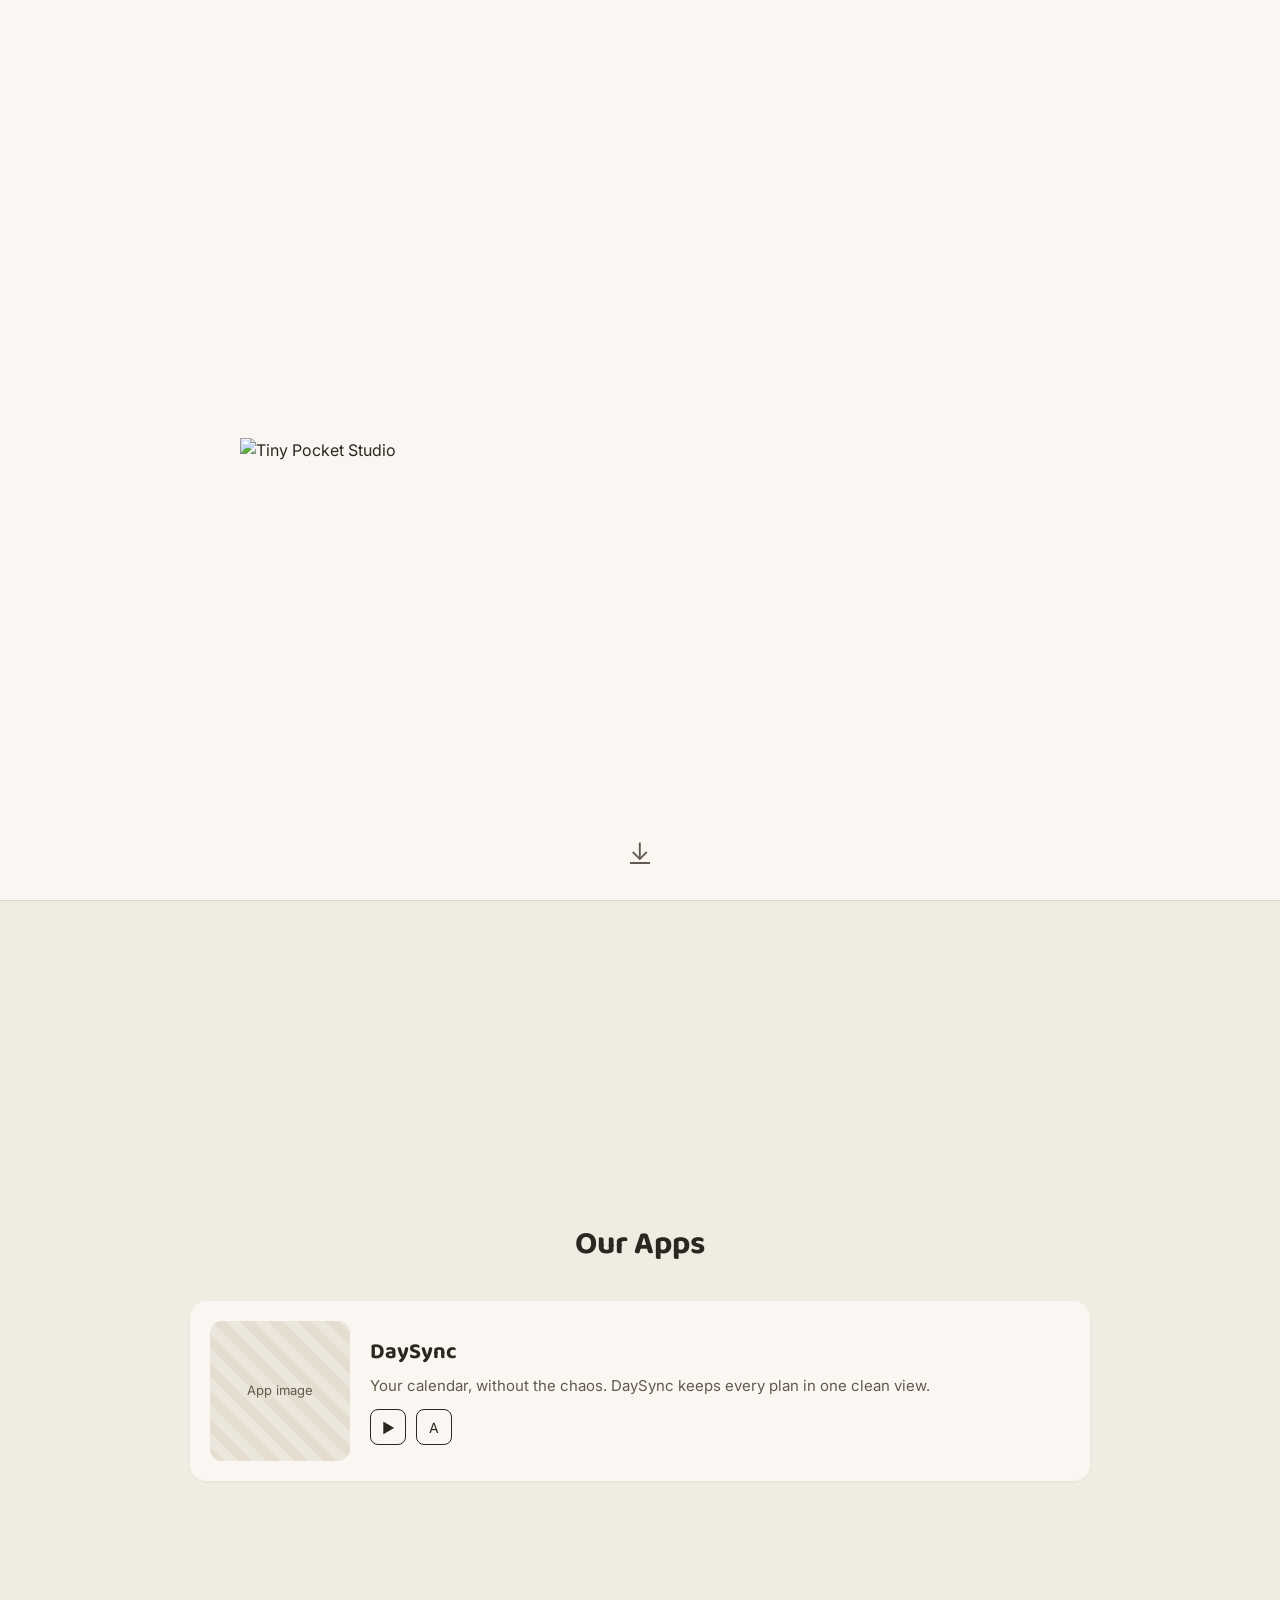
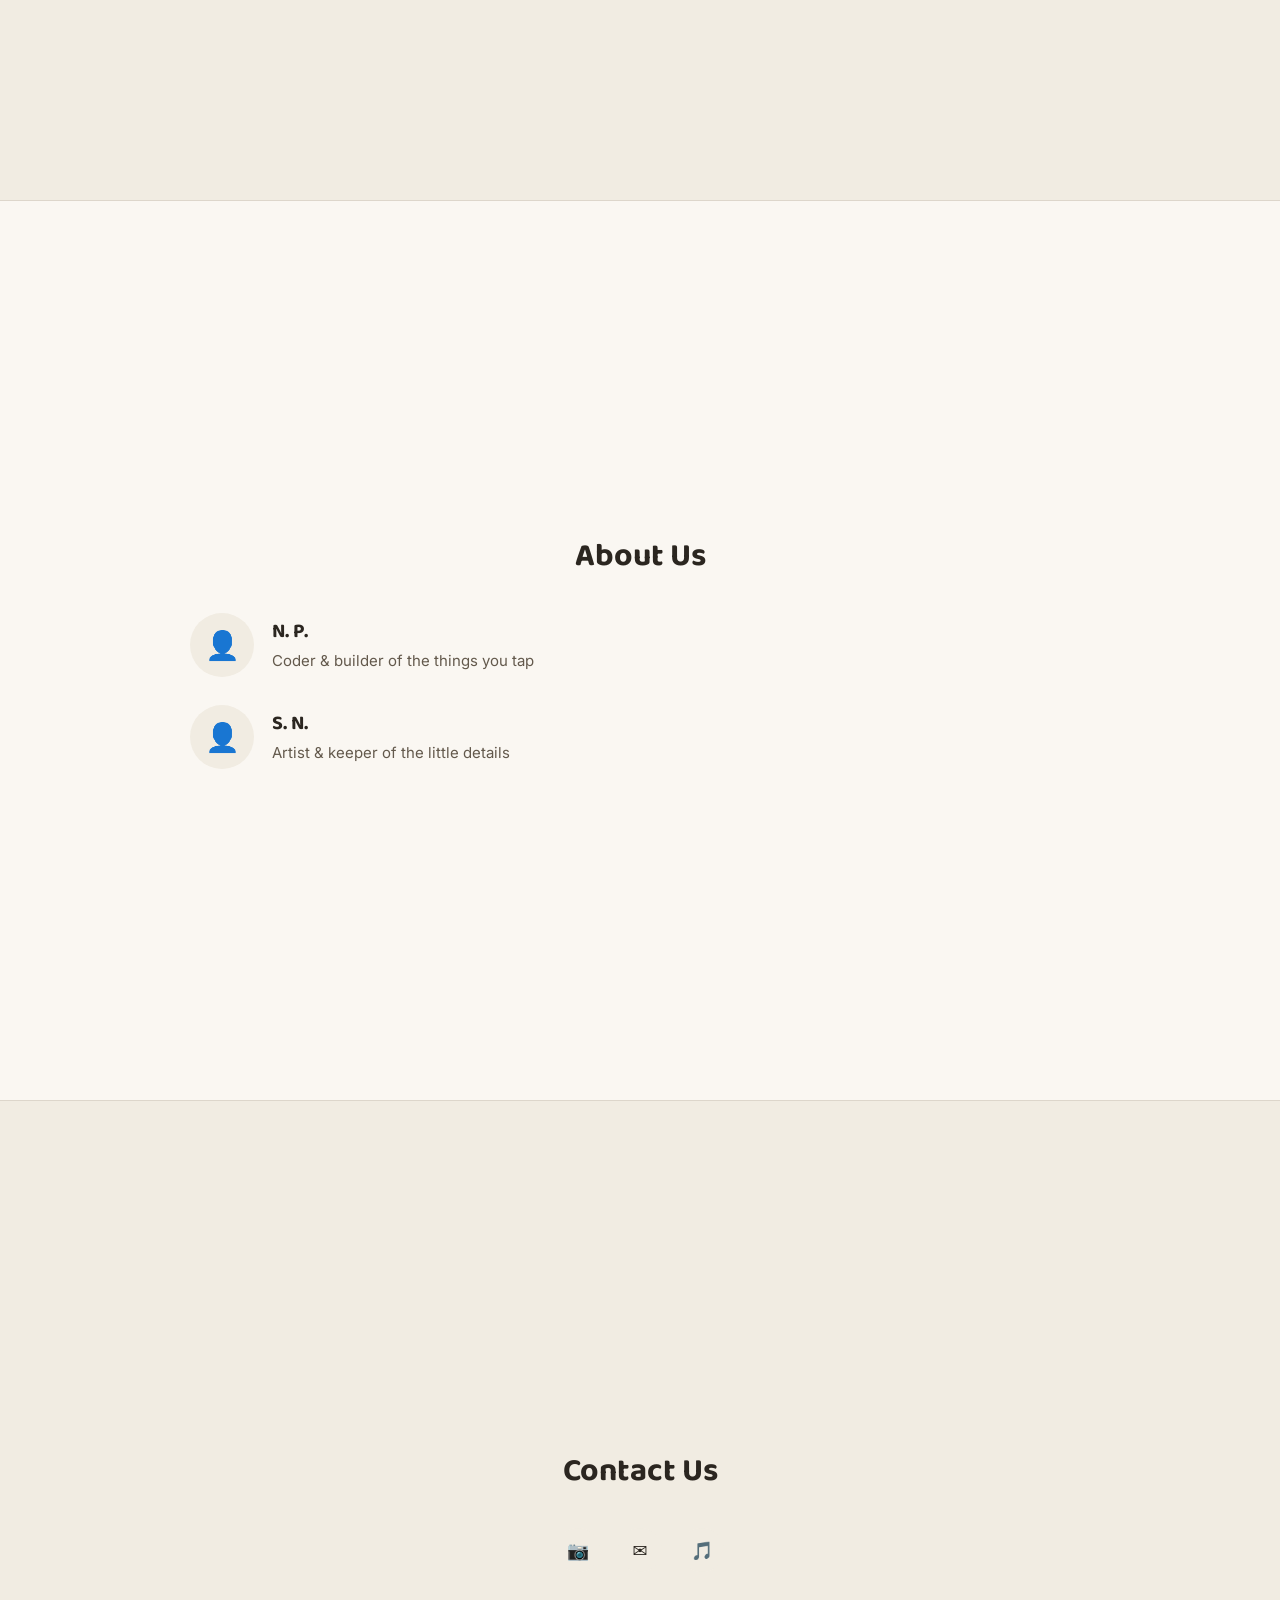
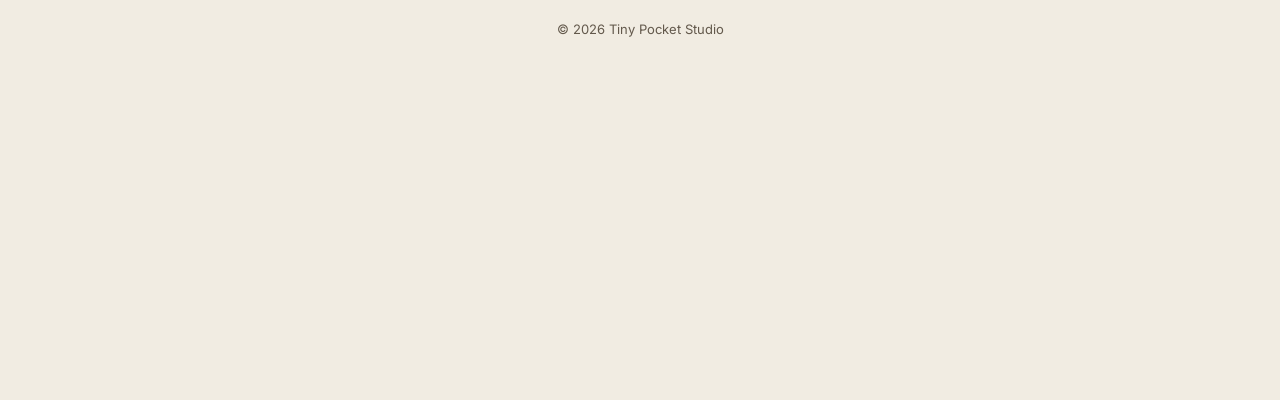
==== index.html @ cc4b610d "Website" ====
<!DOCTYPE html>
<html lang="en">
<head>
<meta charset="UTF-8">
<meta name="viewport" content="width=device-width, initial-scale=1.0">
<title>Tiny Pocket Studio</title>
<link rel="stylesheet" href="style.css">
</head>
<body>

  <section class="section hero">
    <div class="section-inner">
      <div class="logo-placeholder">
        <img src="assets/logo.png" alt="Tiny Pocket Studio" class="logo-image">
      </div>
      <a href="#apps" class="arrow-down" aria-label="Scroll down">↓</a>
    </div>
  </section>

  <section id="apps" class="section">
      <div class="section-inner">
          <h2>Our Apps</h2>

          <article class="app-card">
              <div class="app-image-placeholder">
                  <span>App image</span>
              </div>
              <div class="app-info">
                  <h3>DaySync</h3>
                  <p>Your calendar, without the chaos. DaySync keeps every plan in one clean view.</p>
                  <div class="badges">
                      <a href="#" class="badge" aria-label="Get it on Google Play">▶</a>
                      <a href="#" class="badge" aria-label="Download on the App Store">A</a>
                  </div>
              </div>
          </article>
      </div>
  </section>

  <section class="section">
    <div class="section-inner">
      <h2>About Us</h2>

      <div class="team">
        <div class="team-member">
          <div class="avatar-placeholder">👤</div>
          <div class="team-info">
            <h3>N. P.</h3>
            <p>Coder &amp; builder of the things you tap</p>
          </div>
        </div>

        <div class="team-member">
          <div class="avatar-placeholder">👤</div>
          <div class="team-info">
            <h3>S. N.</h3>
            <p>Artist &amp; keeper of the little details</p>
          </div>
        </div>
      </div>
    </div>
  </section>

  <section class="section contact">
    <div class="section-inner">
      <h2>Contact Us</h2>
      <div class="social-icons">
        <a href="#" aria-label="Instagram">📷</a>
        <a href="#" aria-label="Email">✉️</a>
        <a href="#" aria-label="TikTok">🎵</a>
      </div>
      <footer>
        <p>&copy; 2026 Tiny Pocket Studio</p>
      </footer>
    </div>
  </section>

</body>
</html>
---- style.css ----
@import url('https://fonts.googleapis.com/css2?family=Baloo+2:wght@500;700;800&family=Inter:wght@400;500;600&display=swap');

:root {
    --bg: #FAF7F2;
    --ink: #2B2620;
    --ink-soft: #63594c;
    --sage: #7C9070;
    --clay: #C97C5D;
    --line: #DDD6CB;
    --card-bg: #F1ECE2;
}

html {
    height: 100%;
    scroll-behavior: smooth;
}

* {
    box-sizing: border-box;
}

body {
    margin: 0;
    background: var(--bg);
    color: var(--ink);
    font-family: 'Inter', system-ui, sans-serif;
    line-height: 1.5;
    scroll-snap-type: y mandatory;
    overflow-y: scroll;
    height: 100vh;
}

h1, h2, h3 {
    font-family: 'Baloo 2', system-ui, sans-serif;
    margin: 0;
}

a {
    color: inherit;
}

.section-inner {
    max-width: 900px;
    margin: 0 auto;
    width: 100%;
}

.hero {
    position: relative;
}

.arrow-down {
    position: absolute;
    bottom: 30px;
    left: 50%;
    transform: translateX(-50%);
    font-size: 80px;
    color: var(--ink-soft);
    animation: bounce 2s ease-in-out infinite;
}

.logo-placeholder {
    display: flex;
    flex-direction: column;
    align-items: center;
    width: 100%;
}

.logo-image {
    display: block;
    width: 800px;
    max-width: 80vw;
    height: auto;
    margin: 0 auto;
}

.arrow-down {
    margin-top: 40px;
    font-size: 24px;
    color: var(--ink-soft);
    animation: bounce 2s ease-in-out infinite;
}

@keyframes bounce {
    0%, 100% {
        transform: translateY(0);
    }

    50% {
        transform: translateY(6px);
    }
}

@media (prefers-reduced-motion: reduce) {
    .arrow-down {
        animation: none;
    }
}

/* Sections */
.section {
    min-height: 100vh;
    display: flex;
    align-items: center;
    justify-content: center;
    padding: 64px 24px;
    border-top: 1px solid var(--line);
    scroll-snap-align: start;
    scroll-snap-stop: always;
}

    .section:first-child {
        border-top: none;
    }

    .section:nth-of-type(even) {
        background: var(--card-bg);
    }

    .section h2 {
        font-size: 32px;
        text-align: center;
        margin-bottom: 32px;
    }

/* App card */
.app-card {
    display: flex;
    gap: 20px;
    align-items: center;
    background: var(--bg);
    border-radius: 16px;
    padding: 20px;
    box-shadow: 0 1px 3px rgba(43, 38, 32, 0.06);
}

.app-image-placeholder {
    flex: 0 0 140px;
    height: 140px;
    border-radius: 12px;
    background: repeating-linear-gradient(45deg, #e4ddd0, #e4ddd0 10px, #ece7dc 10px, #ece7dc 20px);
    display: flex;
    align-items: center;
    justify-content: center;
    font-size: 13px;
    color: var(--ink-soft);
    text-align: center;
}

.app-info h3 {
    font-size: 22px;
    margin-bottom: 6px;
}

.app-info p {
    margin: 0 0 12px;
    color: var(--ink-soft);
    font-size: 15px;
}

.badges {
    display: flex;
    gap: 10px;
}

.badge {
    width: 36px;
    height: 36px;
    border: 1.5px solid var(--ink);
    border-radius: 8px;
    display: flex;
    align-items: center;
    justify-content: center;
    text-decoration: none;
    font-size: 14px;
}

/* Team */
.team {
    display: flex;
    flex-direction: column;
    gap: 28px;
}

.team-member {
    display: flex;
    align-items: center;
    gap: 18px;
}

.avatar-placeholder {
    flex: 0 0 64px;
    height: 64px;
    border-radius: 50%;
    background: var(--card-bg);
    display: flex;
    align-items: center;
    justify-content: center;
    font-size: 28px;
}

.team-info h3 {
    font-size: 20px;
    margin-bottom: 4px;
}

.team-info p {
    margin: 0;
    color: var(--ink-soft);
    font-size: 15px;
}

/* Contact */
.contact {
    text-align: center;
}

.social-icons {
    display: flex;
    justify-content: center;
    gap: 18px;
}

    .social-icons a {
        width: 44px;
        height: 44px;
        border-radius: 50%;
        background: var(--card-bg);
        display: flex;
        align-items: center;
        justify-content: center;
        text-decoration: none;
        font-size: 18px;
        transition: background 0.2s ease;
    }

        .social-icons a:hover,
        .social-icons a:focus-visible {
            background: var(--sage);
        }

a:focus-visible,
.badge:focus-visible {
    outline: 2px solid var(--clay);
    outline-offset: 2px;
}

footer {
    text-align: center;
    margin-top: 48px;
    color: var(--ink-soft);
    font-size: 13px;
}

/* Mobile */
@media (max-width: 480px) {
    .app-card {
        flex-direction: column;
        text-align: center;
    }

    .badges {
        justify-content: center;
    }

    .team-member {
        flex-direction: column;
        text-align: center;
    }
}
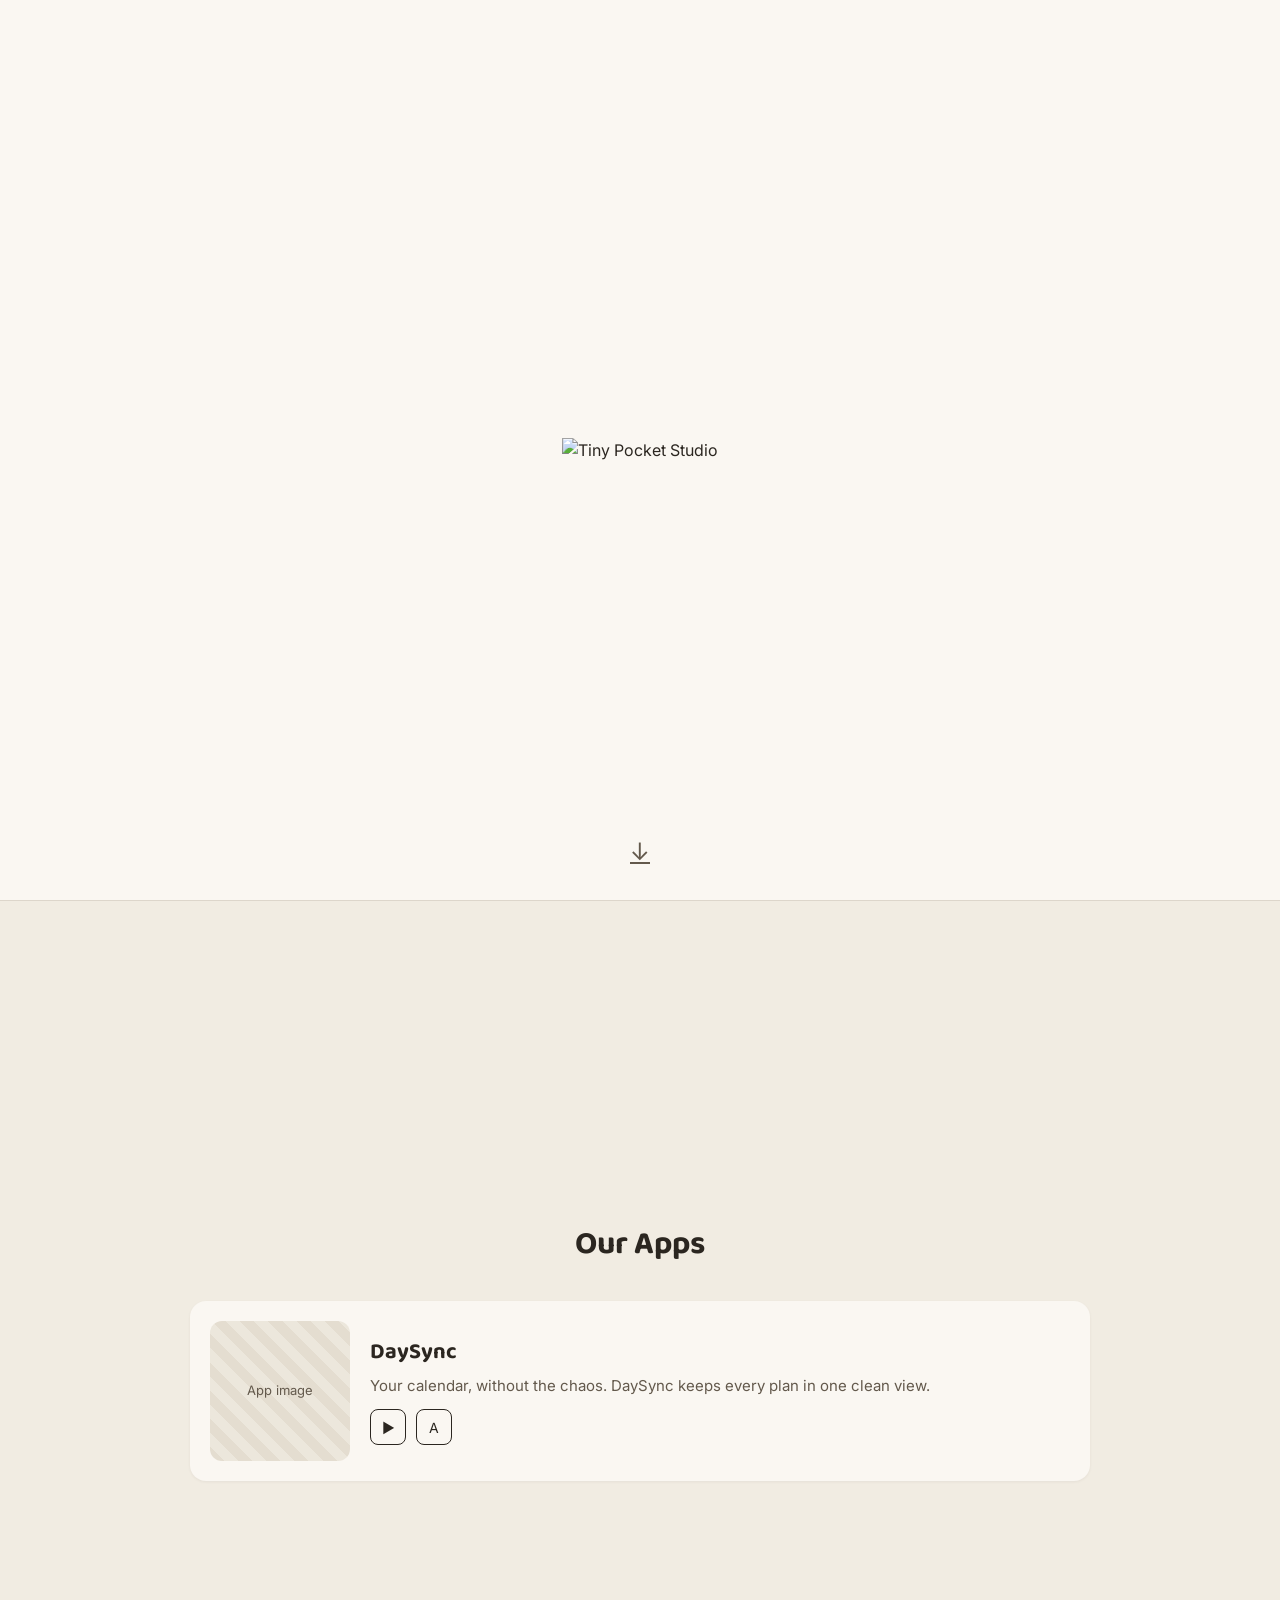
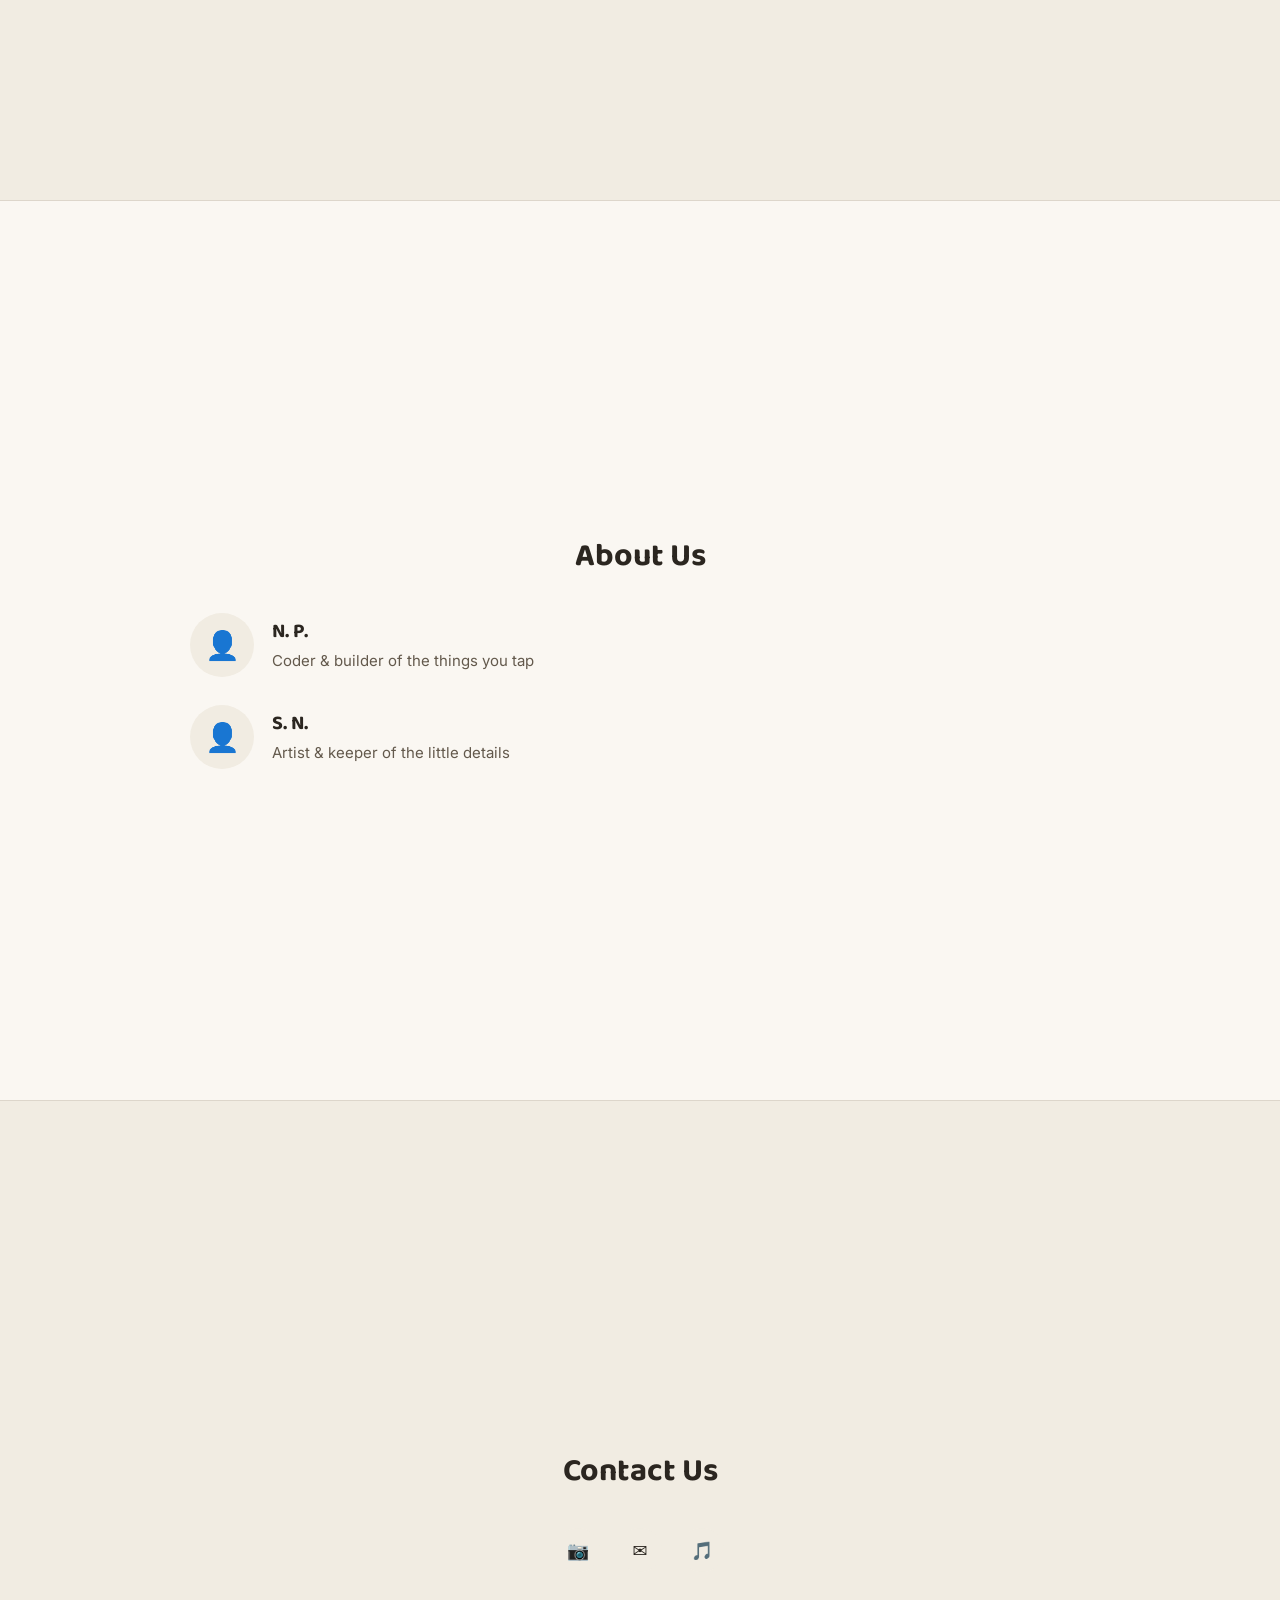
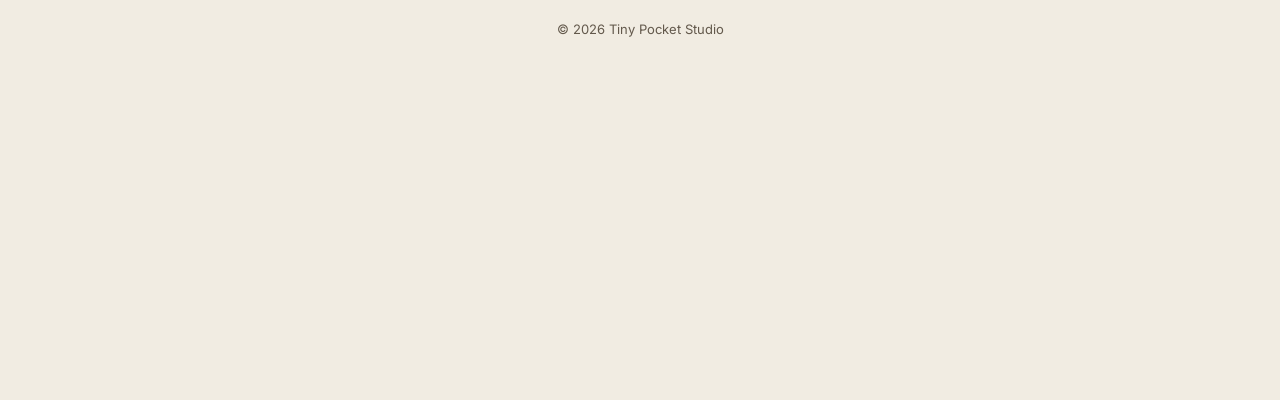
==== commit 48eecb7c: "logo" ====
--- a/index.html
+++ b/index.html
@@ -11,7 +11,7 @@
   <section class="section hero">
     <div class="section-inner">
       <div class="logo-placeholder">
-        <img src="assets/logo.png" alt="Tiny Pocket Studio" class="logo-image">
+        <img src="assets/Logo.png" alt="Tiny Pocket Studio" /> 
       </div>
       <a href="#apps" class="arrow-down" aria-label="Scroll down">↓</a>
     </div>
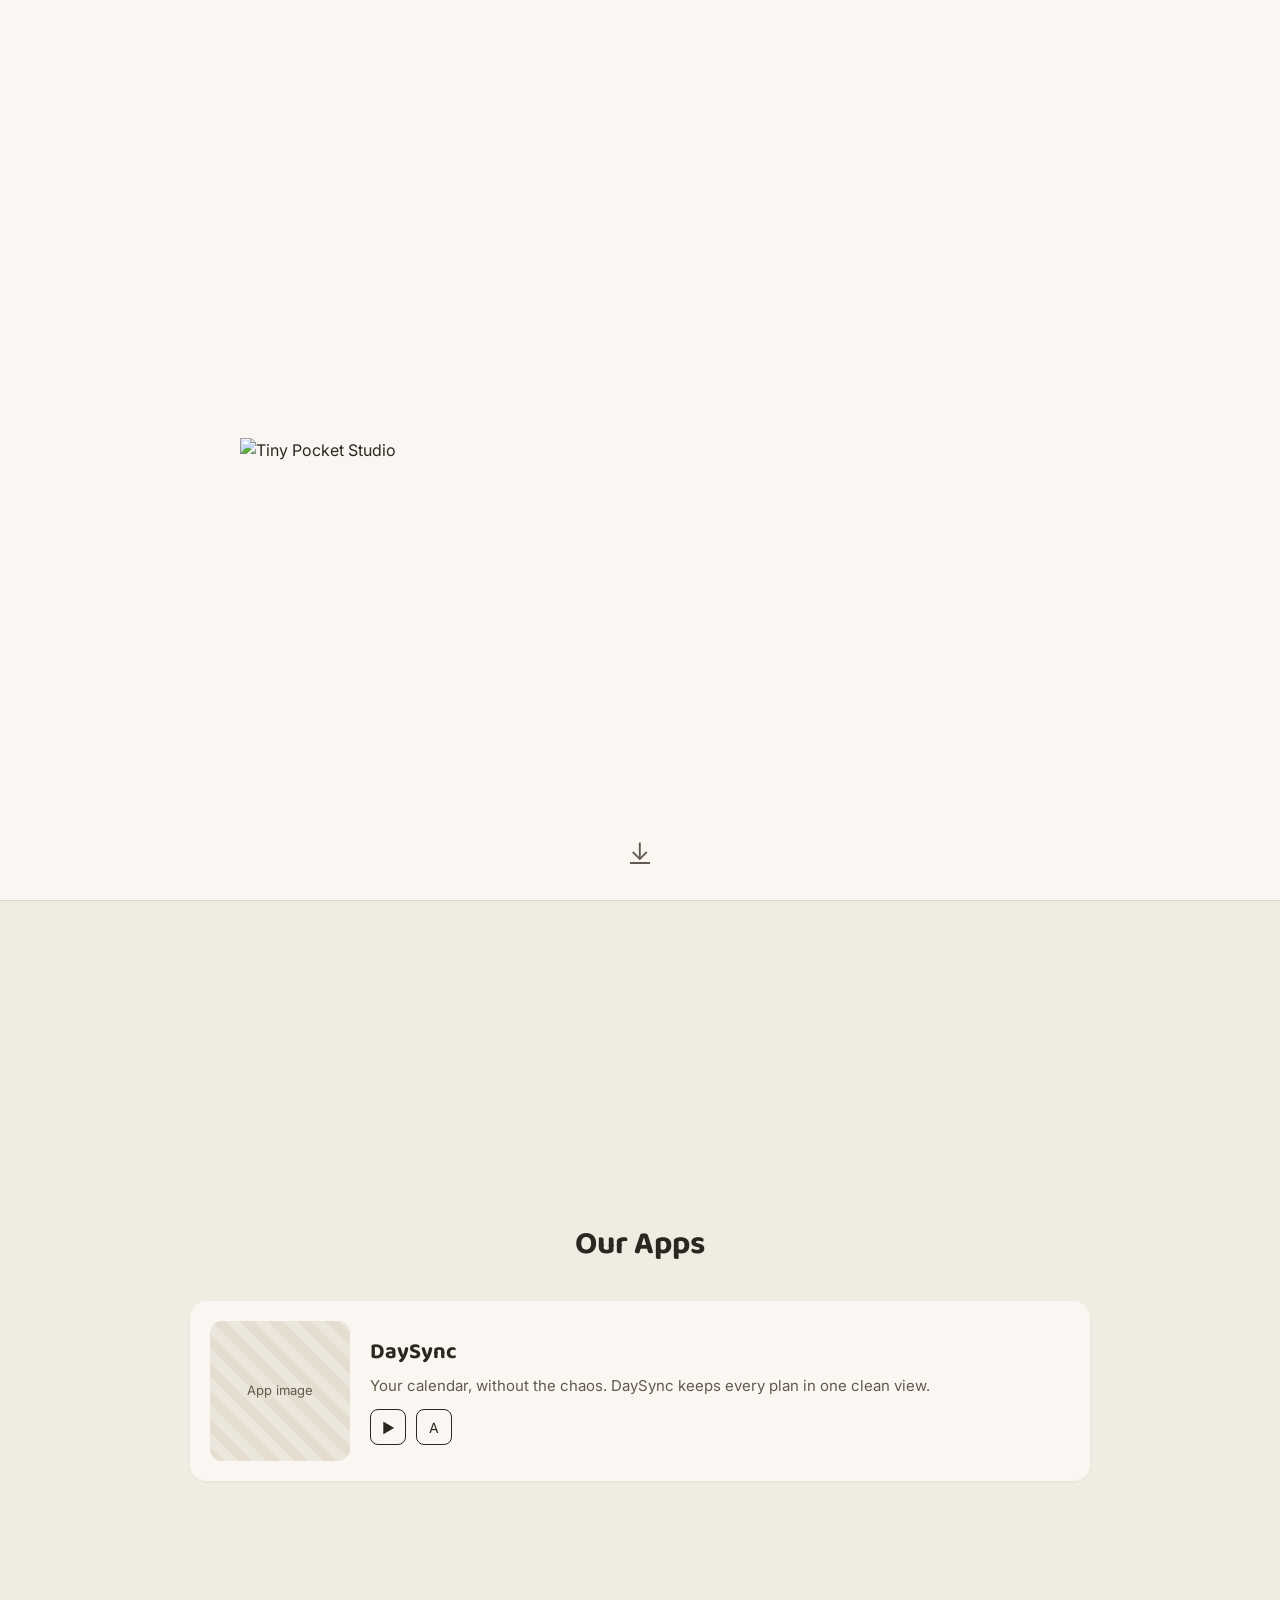
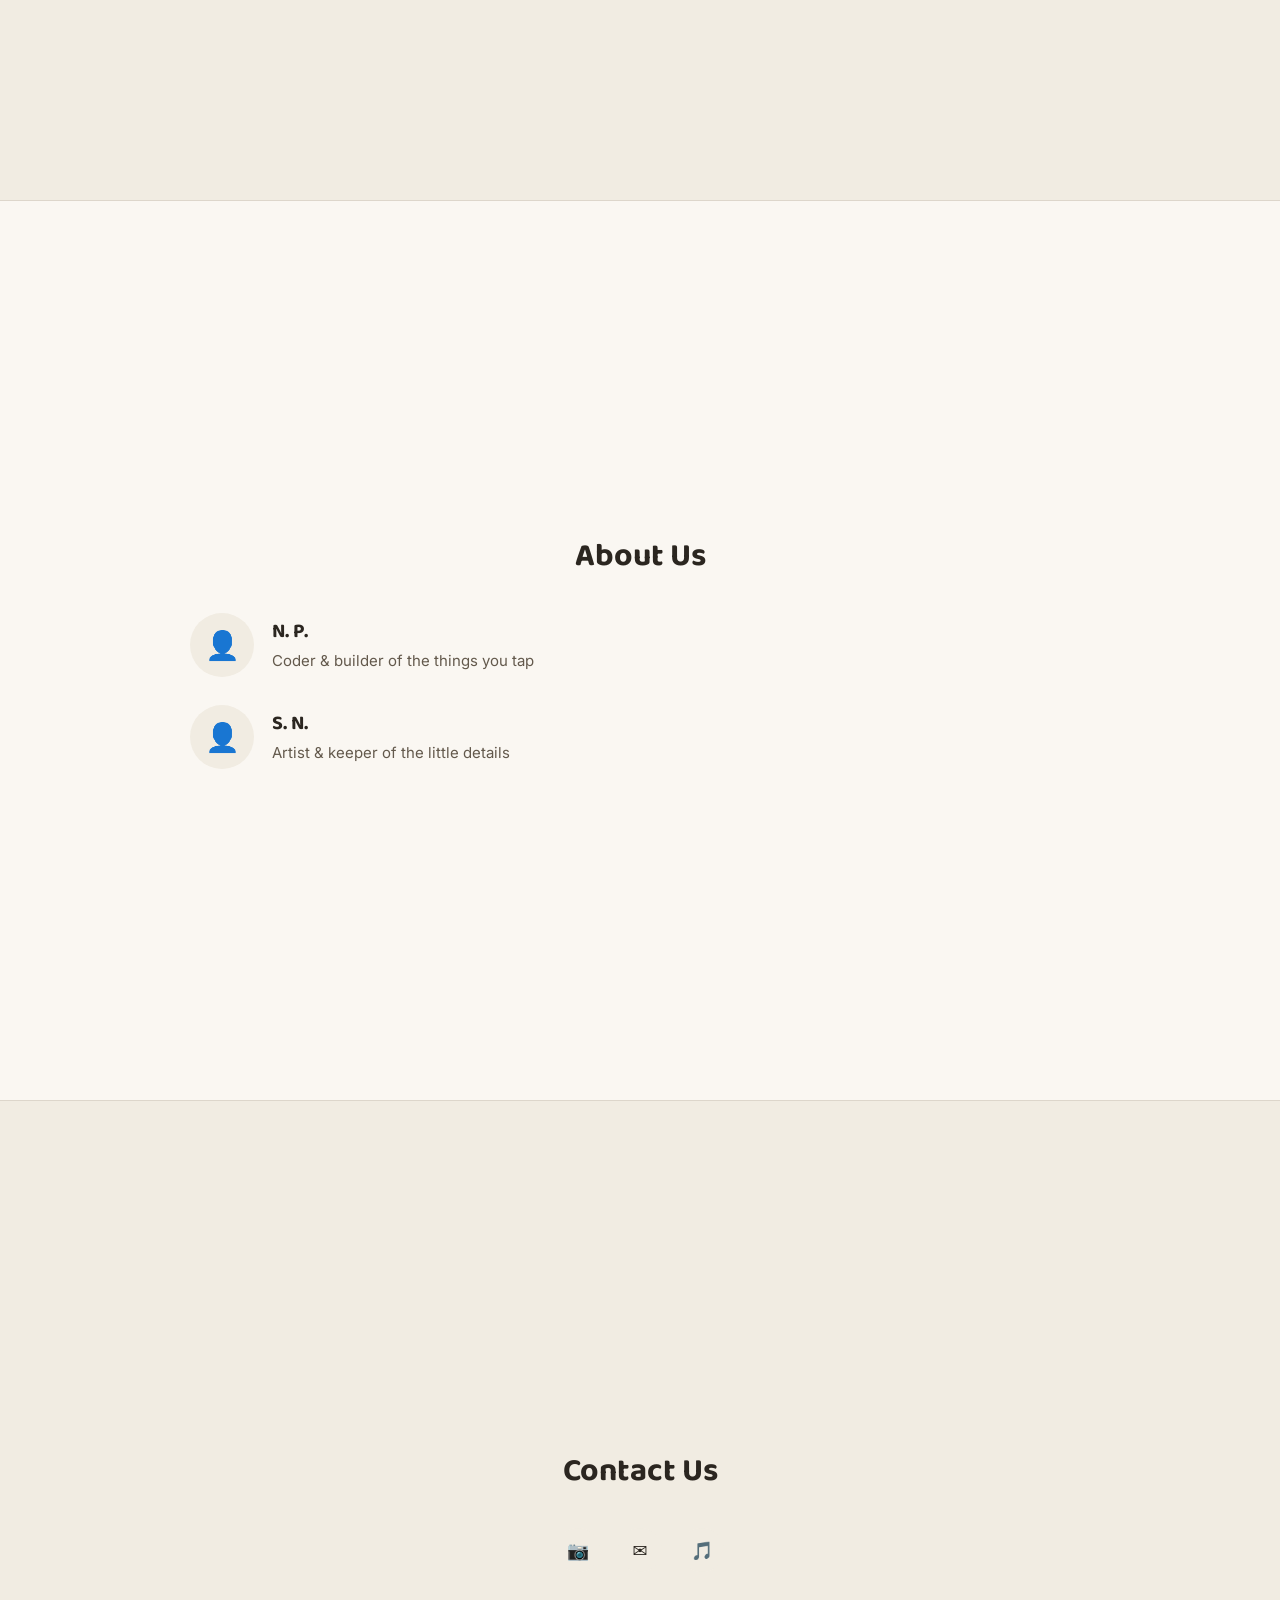
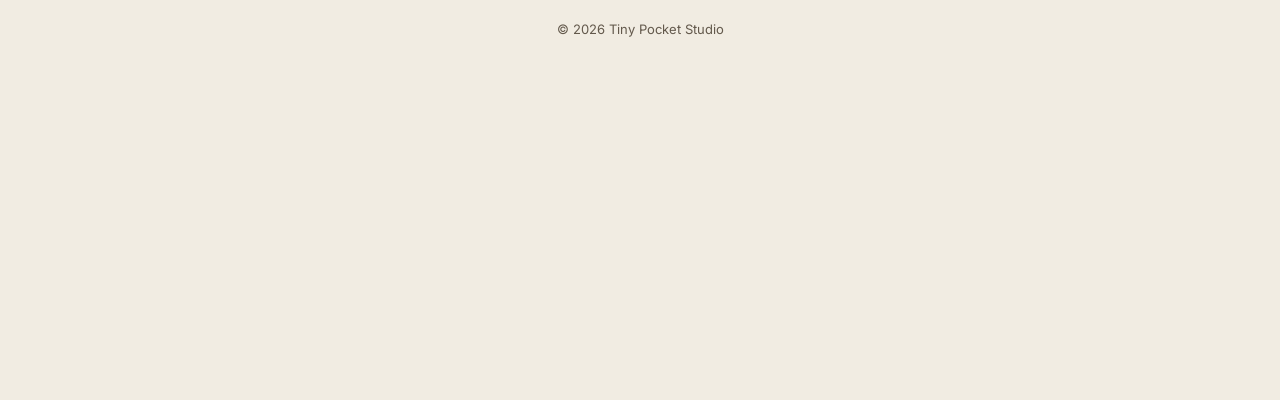
==== commit 442d35f6: "l" ====
--- a/index.html
+++ b/index.html
@@ -11,7 +11,7 @@
   <section class="section hero">
     <div class="section-inner">
       <div class="logo-placeholder">
-        <img src="assets/Logo.png" alt="Tiny Pocket Studio" /> 
+        <img src="assets/Logo.png" alt="Tiny Pocket Studio" class="logo-image">
       </div>
       <a href="#apps" class="arrow-down" aria-label="Scroll down">↓</a>
     </div>
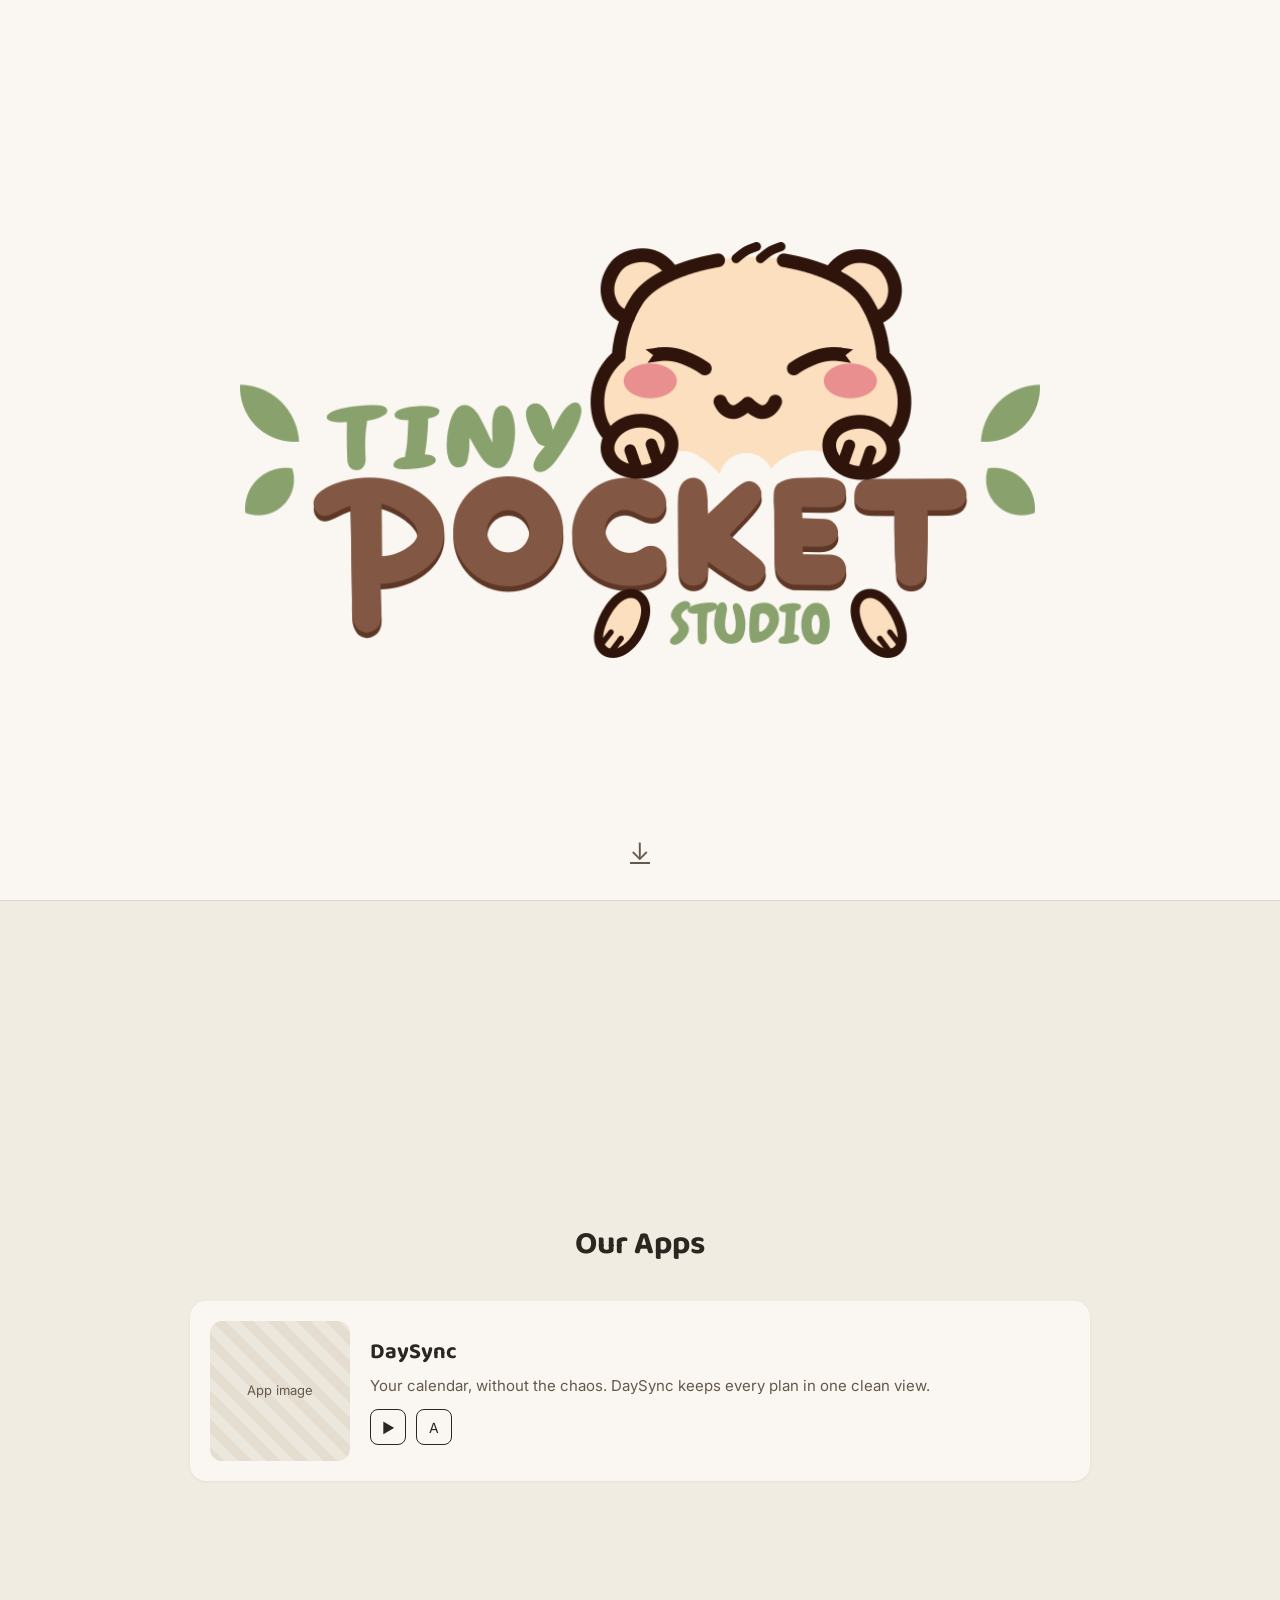
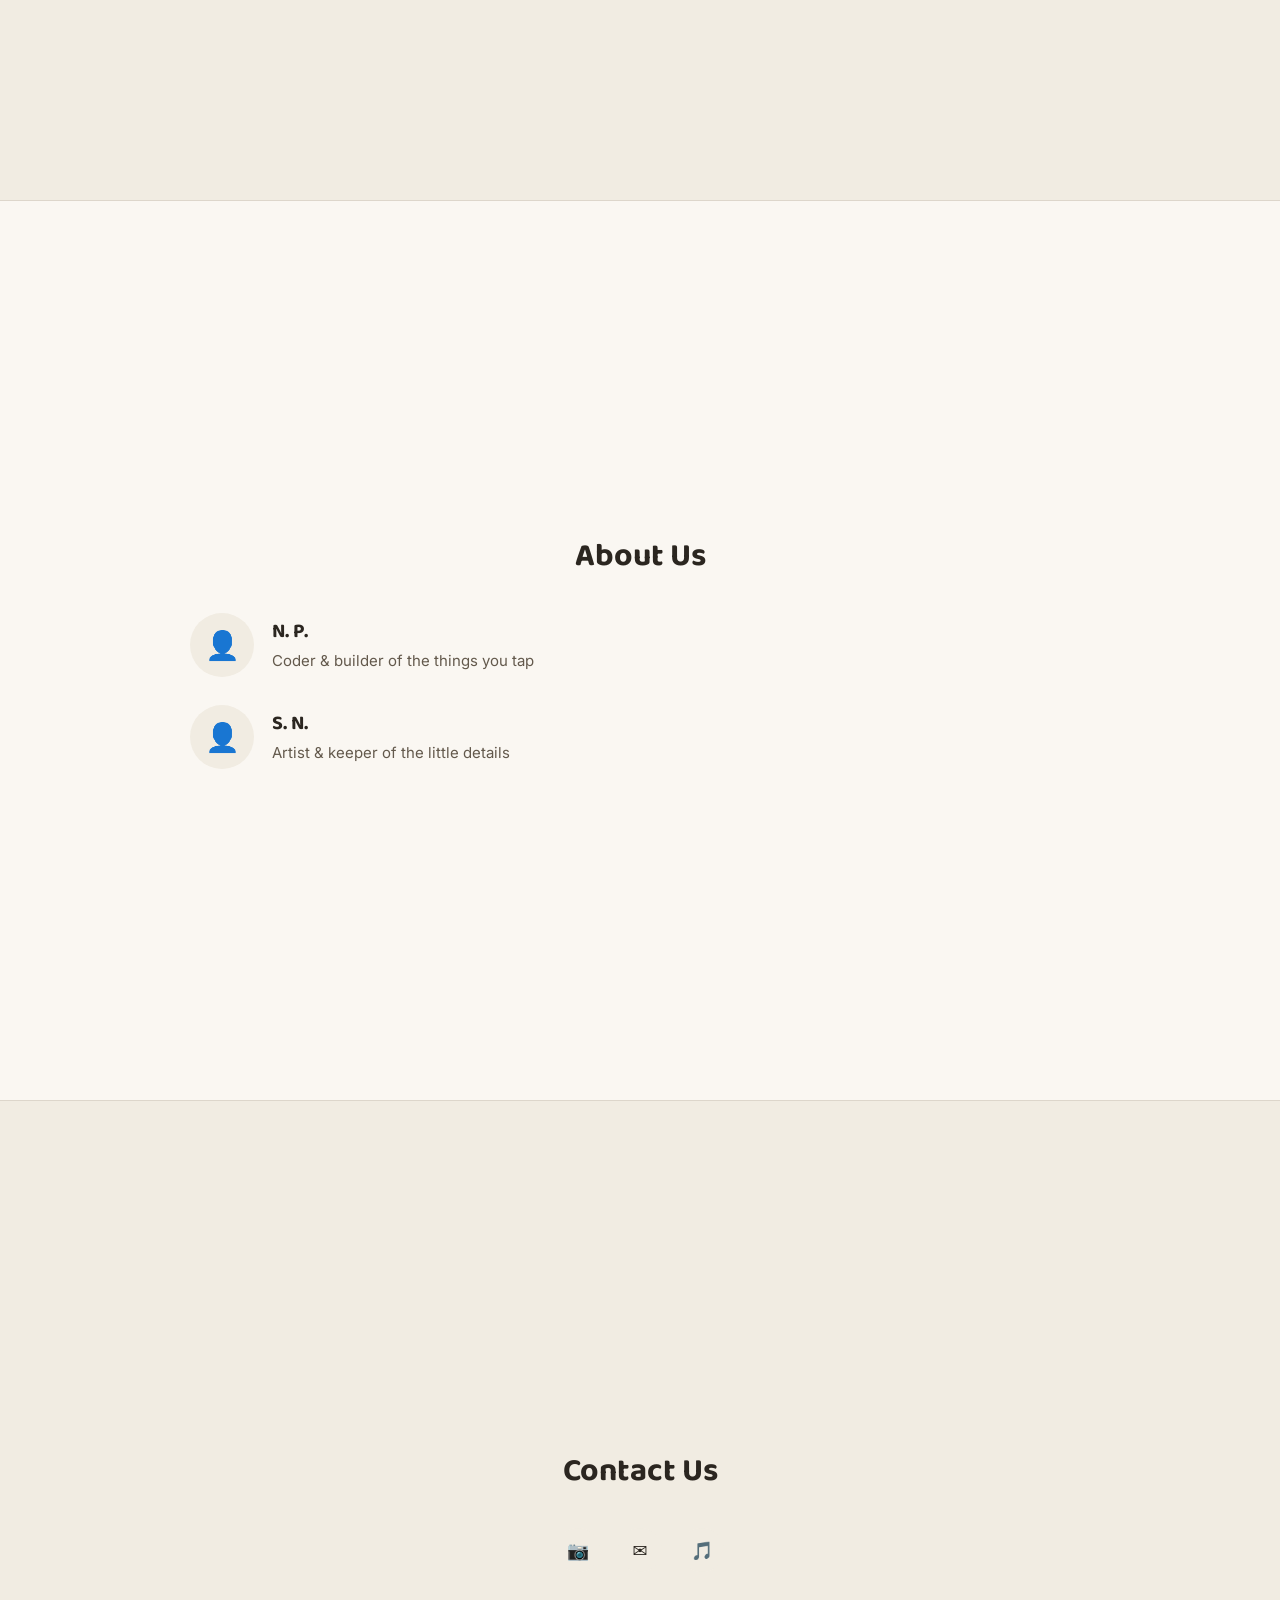
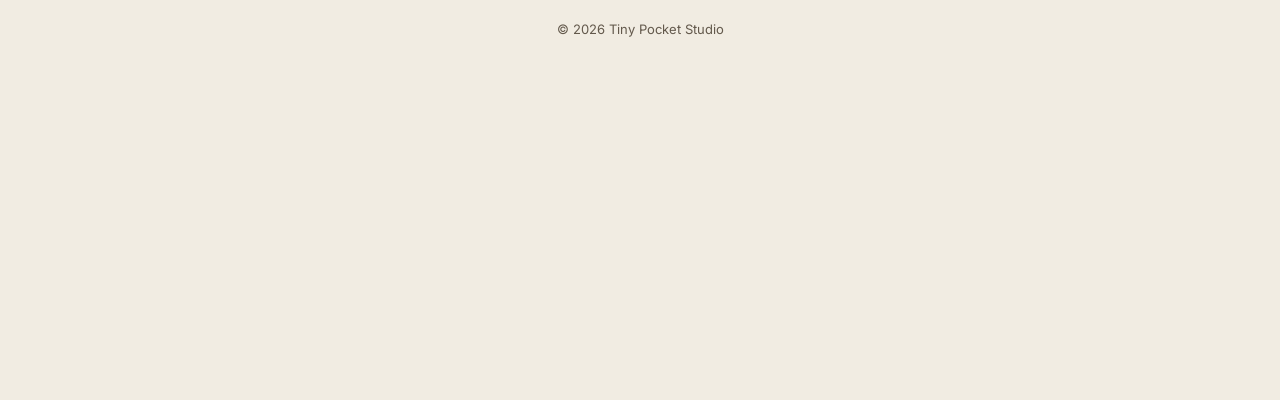
==== commit 62e286a6: "test" ====
--- a/index.html
+++ b/index.html
@@ -11,7 +11,7 @@
   <section class="section hero">
     <div class="section-inner">
       <div class="logo-placeholder">
-        <img src="assets/Logo.png" alt="Tiny Pocket Studio" class="logo-image">
+        <img src="Assets/Logo.png" alt="Tiny Pocket Studio" class="logo-image">
       </div>
       <a href="#apps" class="arrow-down" aria-label="Scroll down">↓</a>
     </div>
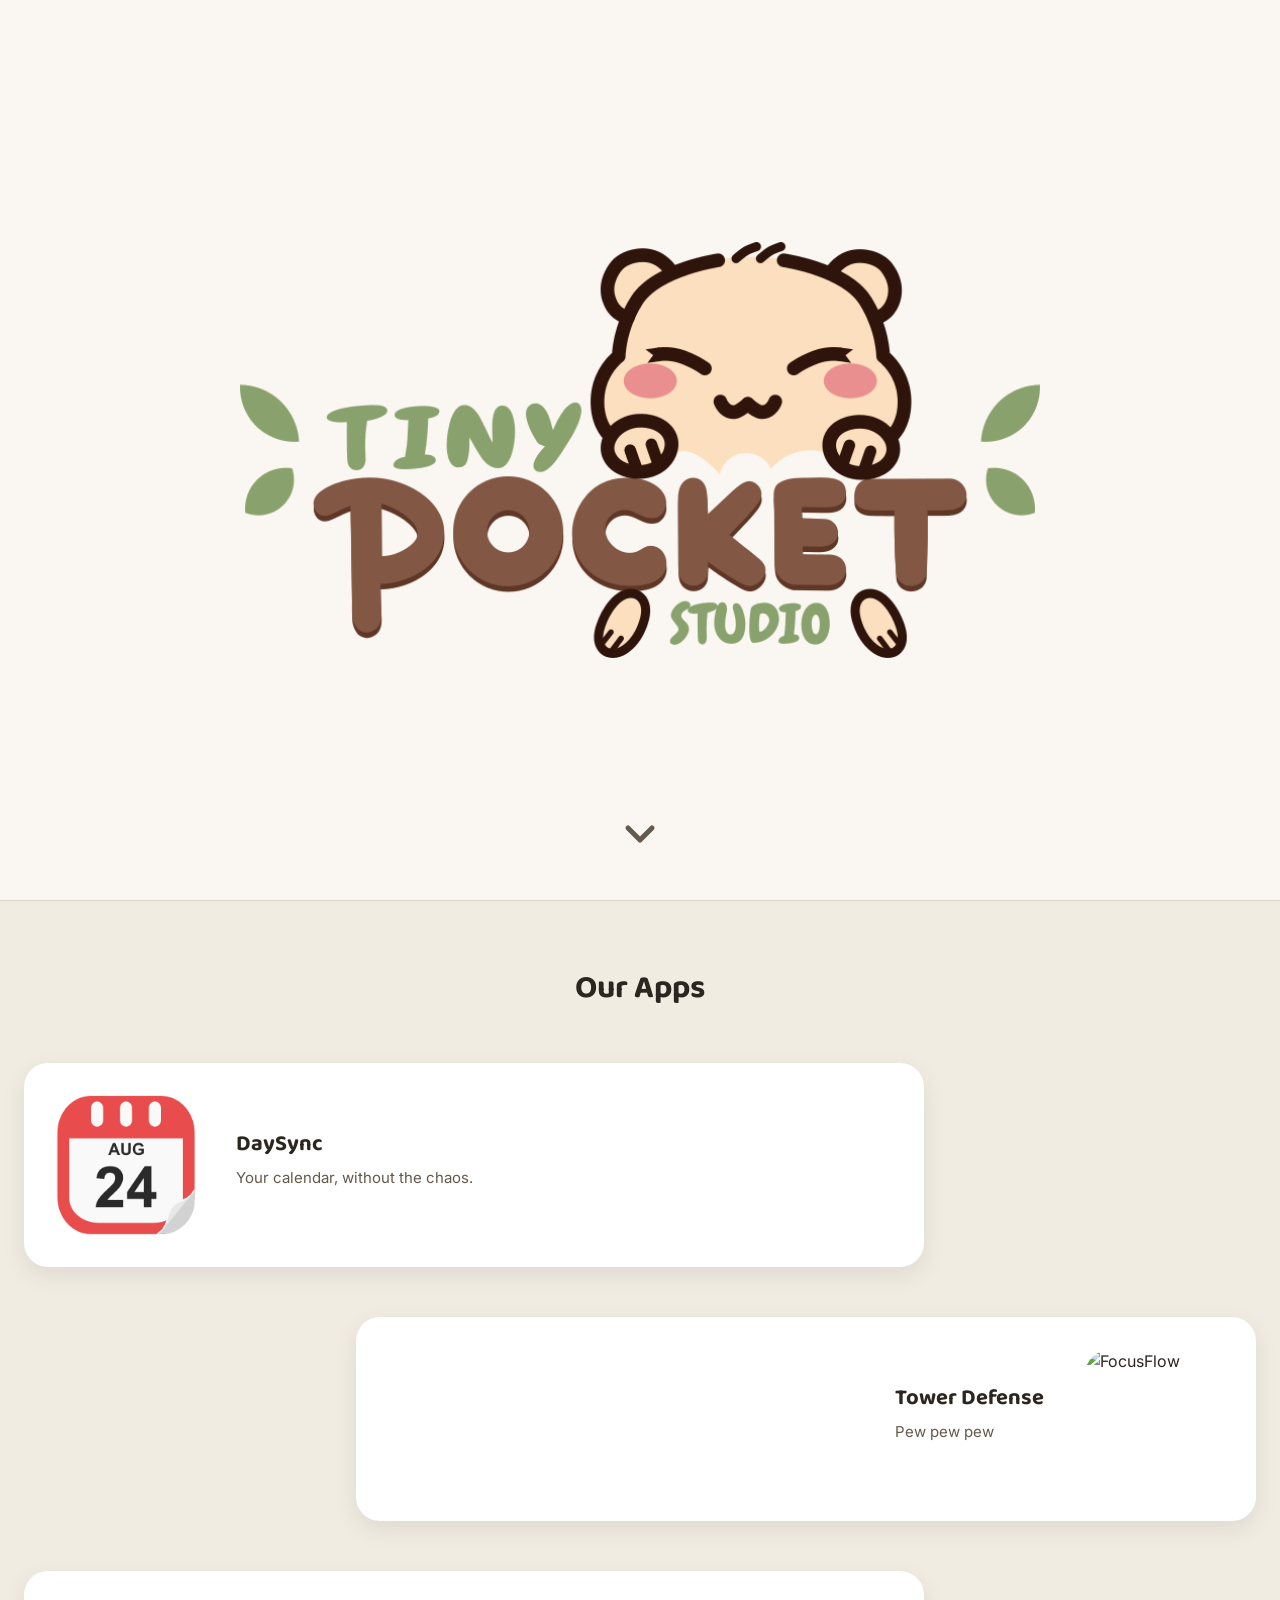
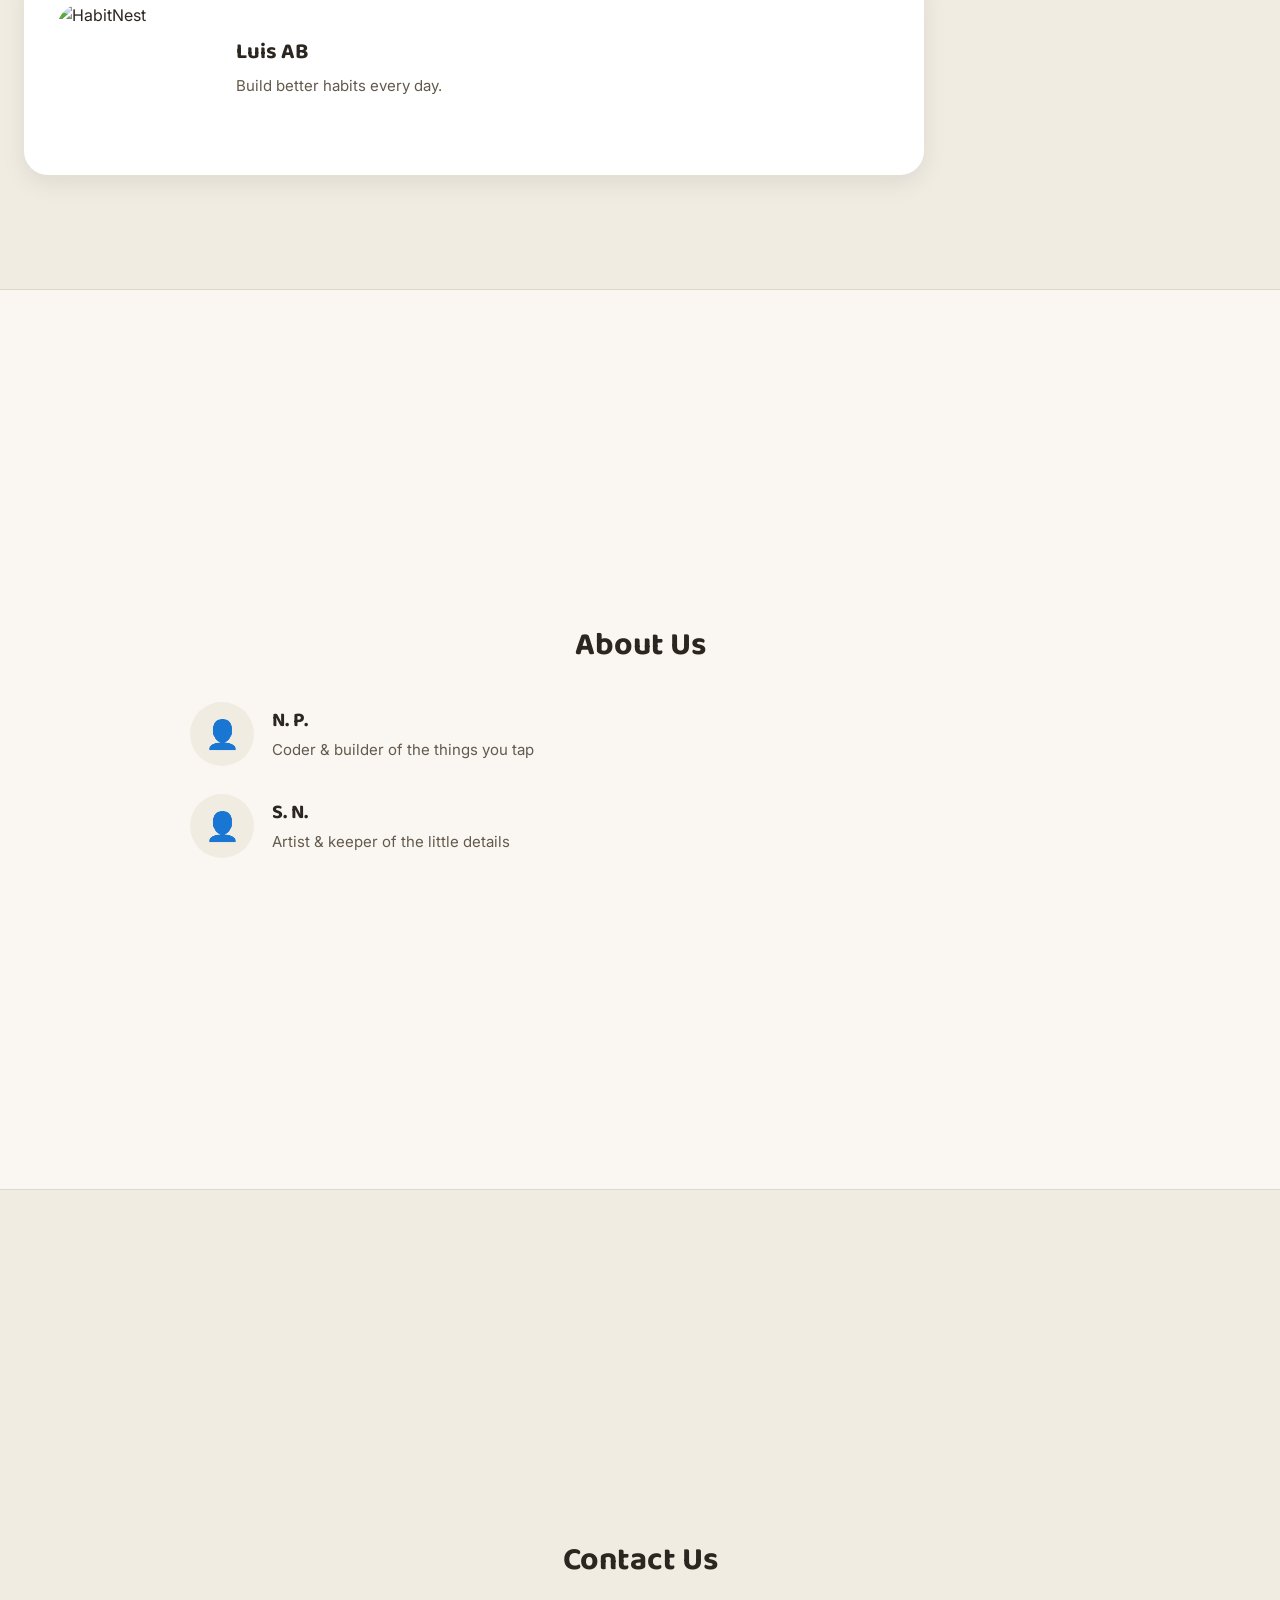
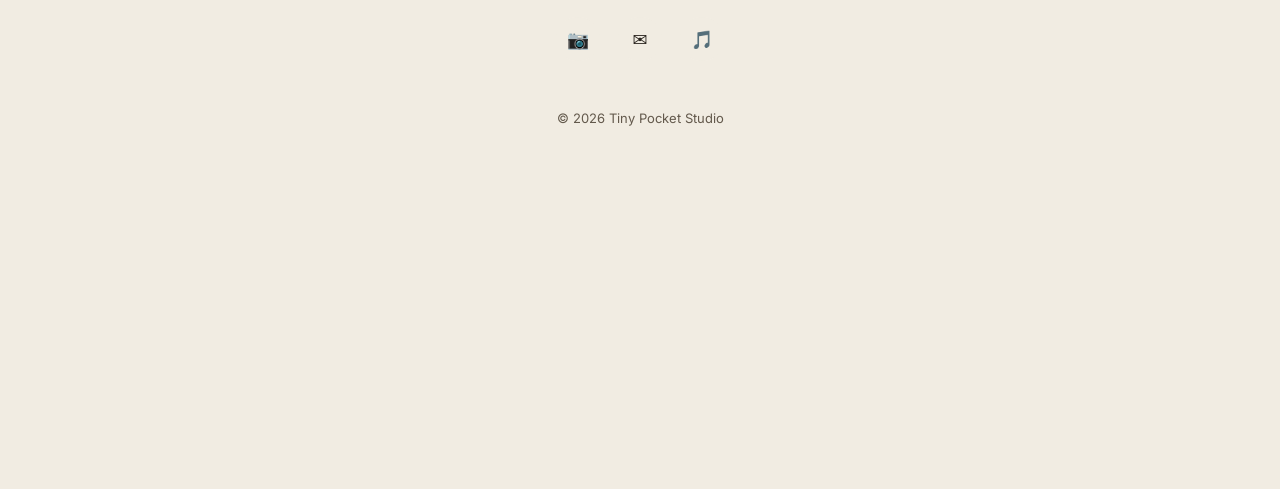
==== commit 3b083489: "Our apps section" ====
--- a/index.html
+++ b/index.html
@@ -13,27 +13,50 @@
       <div class="logo-placeholder">
         <img src="Assets/Logo.png" alt="Tiny Pocket Studio" class="logo-image">
       </div>
-      <a href="#apps" class="arrow-down" aria-label="Scroll down">↓</a>
+      <a href="#apps" class="arrow-down" aria-label="Scroll down">
+          <svg viewBox="0 0 24 24" aria-hidden="true">
+              <path d="M6 9l6 6 6-6" />
+          </svg>
+      </a>
     </div>
   </section>
 
-  <section id="apps" class="section">
+  <section id="apps" class="section apps-section">
       <div class="section-inner">
           <h2>Our Apps</h2>
 
-          <article class="app-card">
-              <div class="app-image-placeholder">
-                  <span>App image</span>
+                  <article class="app-card left">
+                      <img src="Assets/DaySync.png" class="app-image" alt="DaySync">
+
+                      <div class="app-info">
+                          <h3>DaySync</h3>
+                          <p>Your calendar, without the chaos.</p>
+                      </div>
+                  </article>
+
+                  <article class="app-card right">
+                      <img src="Assets/FocusFlow.png" class="app-image" alt="FocusFlow">
+
+                      <div class="app-info">
+                          <h3>Tower Defense</h3>
+                          <p>Pew pew pew</p>
+                      </div>
+                  </article>
+
+                  <article class="app-card left">
+                      <img src="Assets/HabitNest.png" class="app-image" alt="HabitNest">
+
+                      <div class="app-info">
+                          <h3>Luis AB</h3>
+                          <p>Build better habits every day.</p>
+                      </div>
+                  </article>
+
               </div>
-              <div class="app-info">
-                  <h3>DaySync</h3>
-                  <p>Your calendar, without the chaos. DaySync keeps every plan in one clean view.</p>
-                  <div class="badges">
-                      <a href="#" class="badge" aria-label="Get it on Google Play">▶</a>
-                      <a href="#" class="badge" aria-label="Download on the App Store">A</a>
-                  </div>
-              </div>
-          </article>
+          </section>
+
+    </div>
+</section>
       </div>
   </section>
 
--- a/style.css
+++ b/style.css
@@ -45,6 +45,10 @@
     width: 100%;
 }
 
+.apps-section .section-inner {
+    max-width: 2000px;
+}
+
 .hero {
     position: relative;
 }
@@ -54,9 +58,31 @@
     bottom: 30px;
     left: 50%;
     transform: translateX(-50%);
-    font-size: 80px;
+    display: flex;
+    align-items: center;
+    justify-content: center;
+    width: 72px;
+    height: 72px;
     color: var(--ink-soft);
     animation: bounce 2s ease-in-out infinite;
+    transition: transform 0.2s ease, color 0.2s ease;
+}
+
+    .arrow-down svg {
+        animation: bounce 2s ease-in-out infinite;
+        width: 48px;
+        height: 48px;
+        stroke: currentColor;
+        stroke-width: 2.5;
+        fill: none;
+        stroke-linecap: round;
+        stroke-linejoin: round;
+    }
+
+    .arrow-down:hover {
+        color: var(--sage);
+        transform: translateX(-50%) scale(1.1);
+    }
 }
 
 .logo-placeholder {
@@ -125,26 +151,38 @@
 
 /* App card */
 .app-card {
-    display: flex;
-    gap: 20px;
-    align-items: center;
-    background: var(--bg);
-    border-radius: 16px;
-    padding: 20px;
-    box-shadow: 0 1px 3px rgba(43, 38, 32, 0.06);
-}
-
-.app-image-placeholder {
-    flex: 0 0 140px;
+    max-width: 900px;
+    transition: transform 0.2s ease, box-shadow 0.2s ease;
+    display: flex;
+    align-items: center;
+    gap: 40px;
+    background: white;
+    border-radius: 24px;
+    padding: 32px;
+    margin: 50px 0;
+    box-shadow: 0 8px 24px rgba(0, 0, 0, 0.08);
+}
+
+    .app-card:hover {
+        transform: translateY(-4px);
+        box-shadow: 0 14px 32px rgba(0, 0, 0, 0.12);
+    }
+
+    .app-card.left {
+        margin-right: auto;
+    }
+
+    .app-card.right {
+        flex-direction: row-reverse;
+        margin-left: auto;
+    }
+
+.app-image {
+    width: 140px;
     height: 140px;
-    border-radius: 12px;
-    background: repeating-linear-gradient(45deg, #e4ddd0, #e4ddd0 10px, #ece7dc 10px, #ece7dc 20px);
-    display: flex;
-    align-items: center;
-    justify-content: center;
-    font-size: 13px;
-    color: var(--ink-soft);
-    text-align: center;
+    object-fit: cover;
+    border-radius: 28px;
+    flex-shrink: 0;
 }
 
 .app-info h3 {
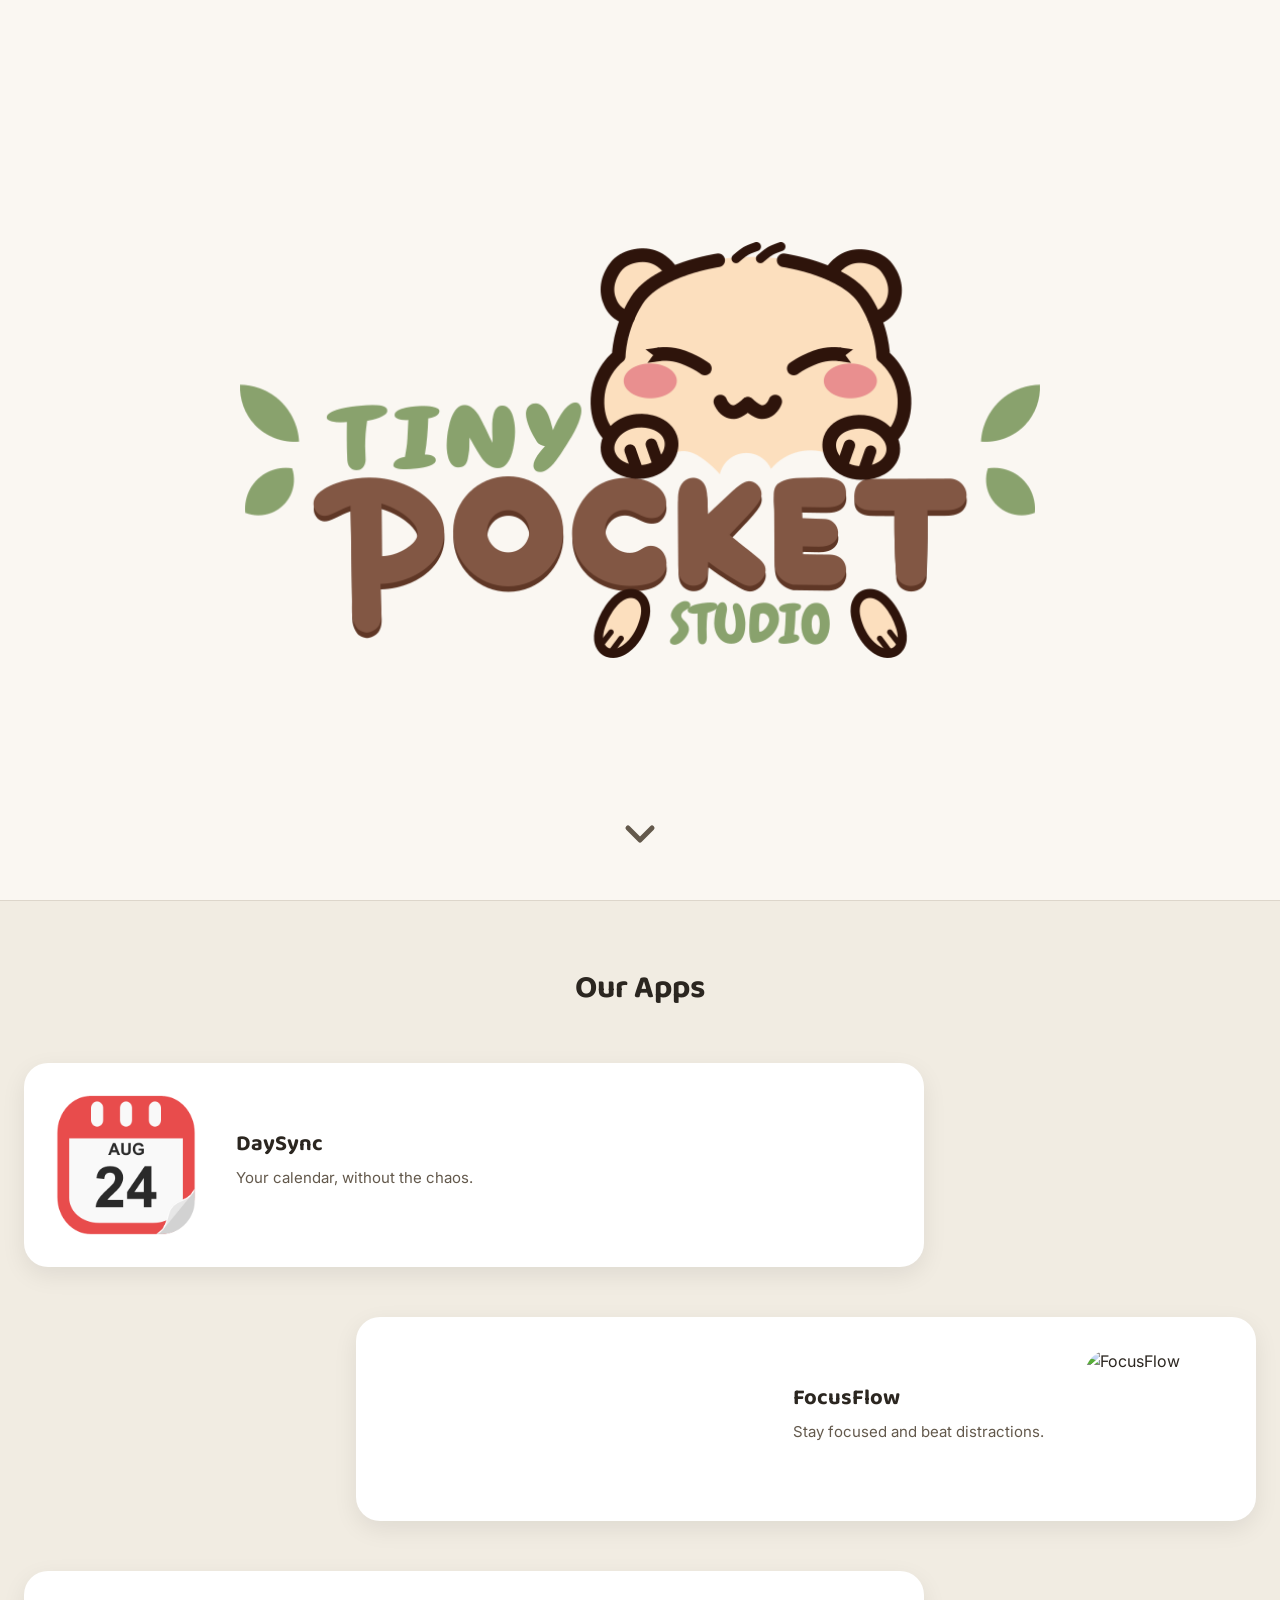
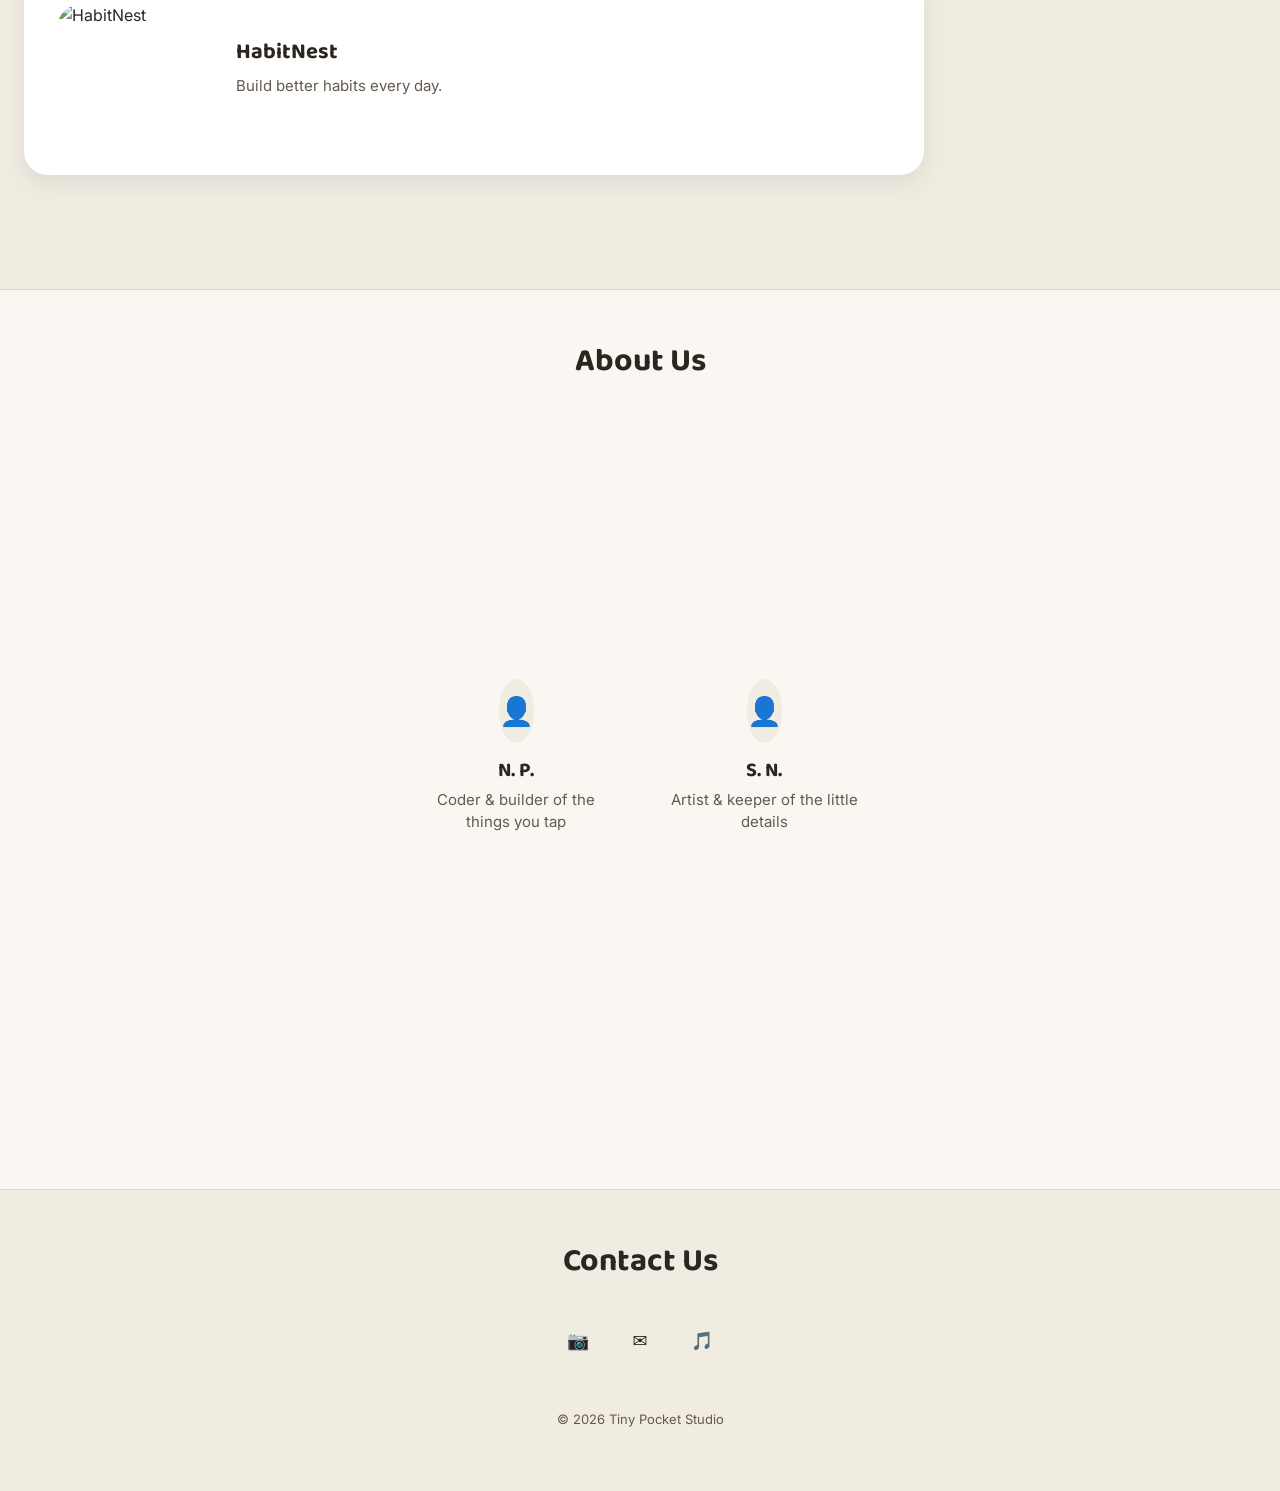
==== commit fa6bdd4e: "Layout changes" ====
--- a/index.html
+++ b/index.html
@@ -38,8 +38,8 @@
                       <img src="Assets/FocusFlow.png" class="app-image" alt="FocusFlow">
 
                       <div class="app-info">
-                          <h3>Tower Defense</h3>
-                          <p>Pew pew pew</p>
+                          <h3>FocusFlow</h3>
+                          <p>Stay focused and beat distractions.</p>
                       </div>
                   </article>
 
@@ -47,20 +47,15 @@
                       <img src="Assets/HabitNest.png" class="app-image" alt="HabitNest">
 
                       <div class="app-info">
-                          <h3>Luis AB</h3>
+                          <h3>HabitNest</h3>
                           <p>Build better habits every day.</p>
                       </div>
                   </article>
 
-              </div>
-          </section>
-
-    </div>
-</section>
       </div>
   </section>
 
-  <section class="section">
+  <section id="about" class="section">
     <div class="section-inner">
       <h2>About Us</h2>
 
--- a/style.css
+++ b/style.css
@@ -83,6 +83,7 @@
         color: var(--sage);
         transform: translateX(-50%) scale(1.1);
     }
+
 }
 
 .logo-placeholder {
@@ -149,6 +150,23 @@
         margin-bottom: 32px;
     }
 
+#about {
+    align-items: flex-start;
+    padding-top: 48px;
+}
+
+    #about .section-inner {
+        display: flex;
+        flex-direction: column;
+        min-height: calc(100vh - 96px - 48px);
+    }
+
+    #about .team {
+        flex: 1;
+        align-content: center;
+        margin-top: 0;
+    }
+
 /* App card */
 .app-card {
     max-width: 900px;
@@ -216,14 +234,23 @@
 /* Team */
 .team {
     display: flex;
+    flex-direction: row;
+    justify-content: center;
+    align-items: flex-start;
+    flex-wrap: wrap;
+    gap: 48px;
+    width: 100%;
+    max-width: 700px;
+    margin: 0 auto;
+}
+
+.team-member {
+    display: flex;
     flex-direction: column;
-    gap: 28px;
-}
-
-.team-member {
-    display: flex;
-    align-items: center;
-    gap: 18px;
+    align-items: center;
+    text-align: center;
+    gap: 12px;
+    width: 200px;
 }
 
 .avatar-placeholder {
@@ -251,6 +278,9 @@
 /* Contact */
 .contact {
     text-align: center;
+    min-height: 0;
+    padding-top: 48px;
+    padding-bottom: 48px;
 }
 
 .social-icons {
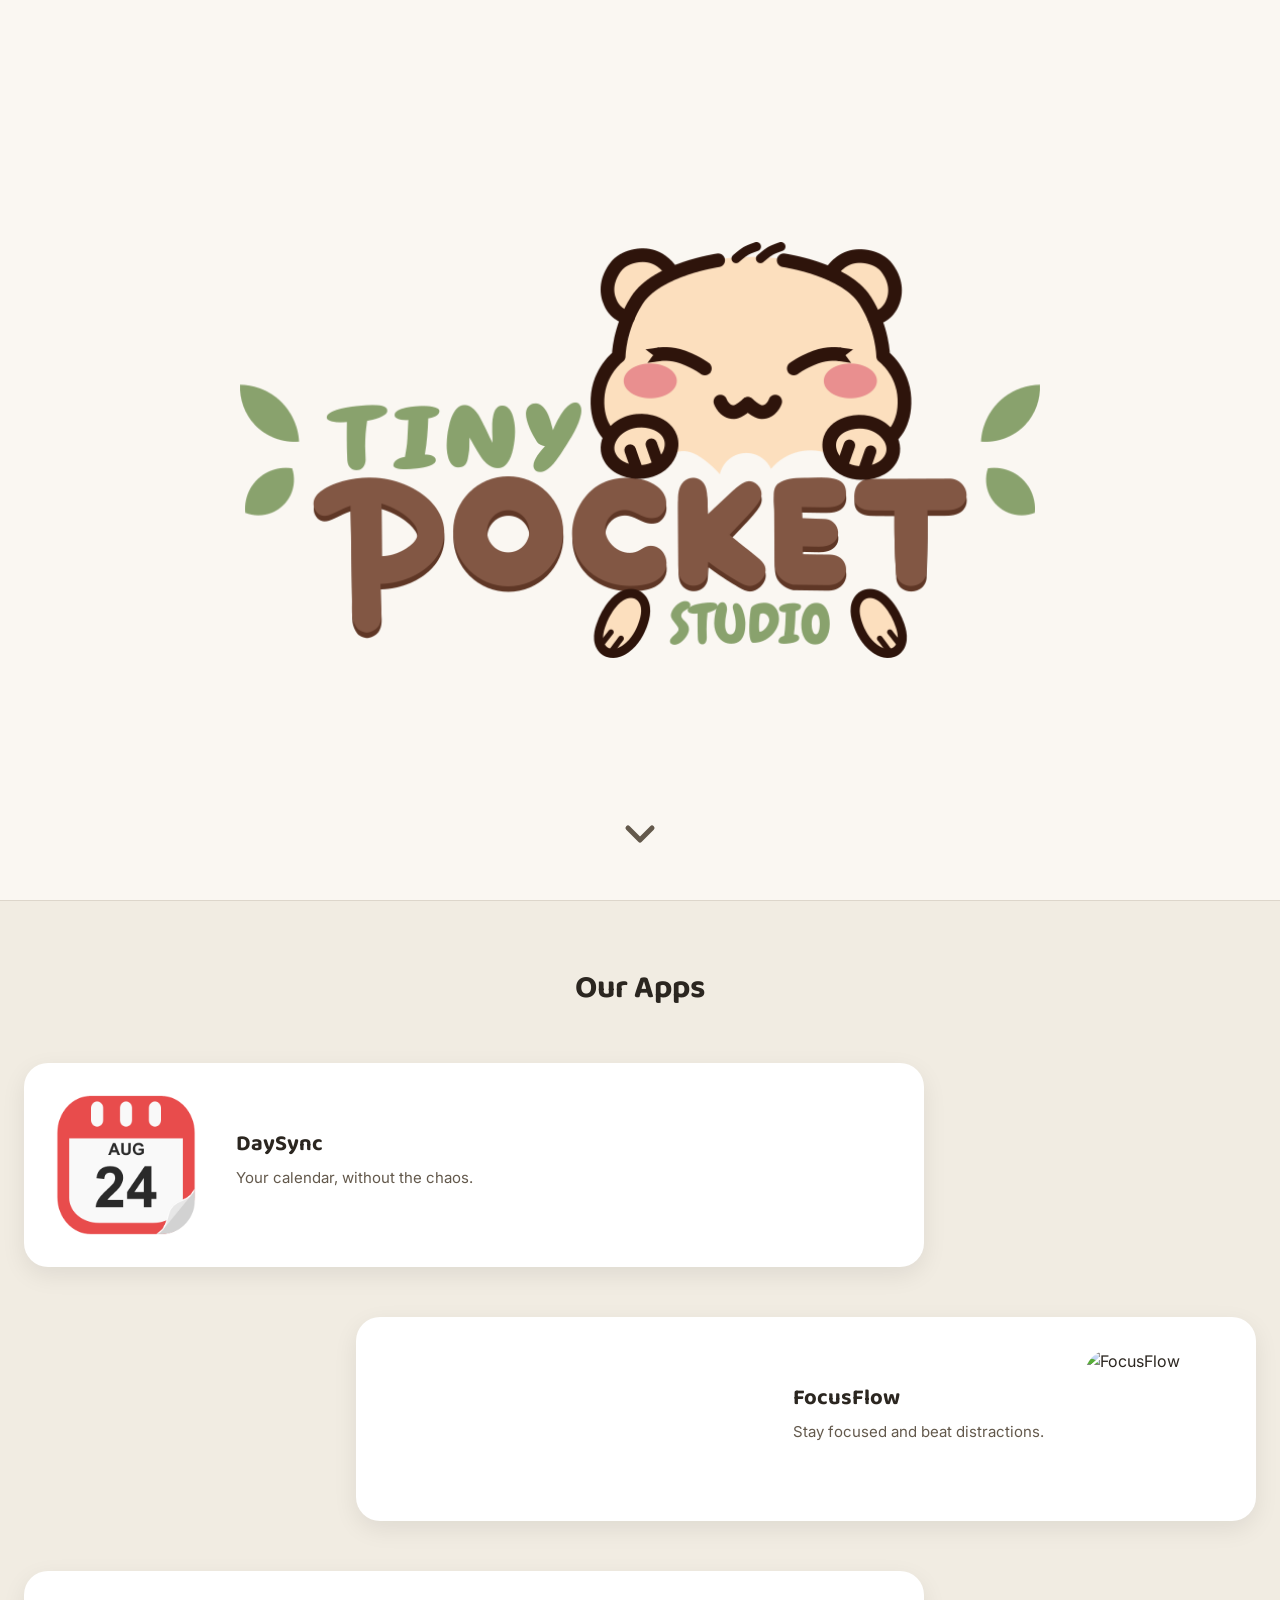
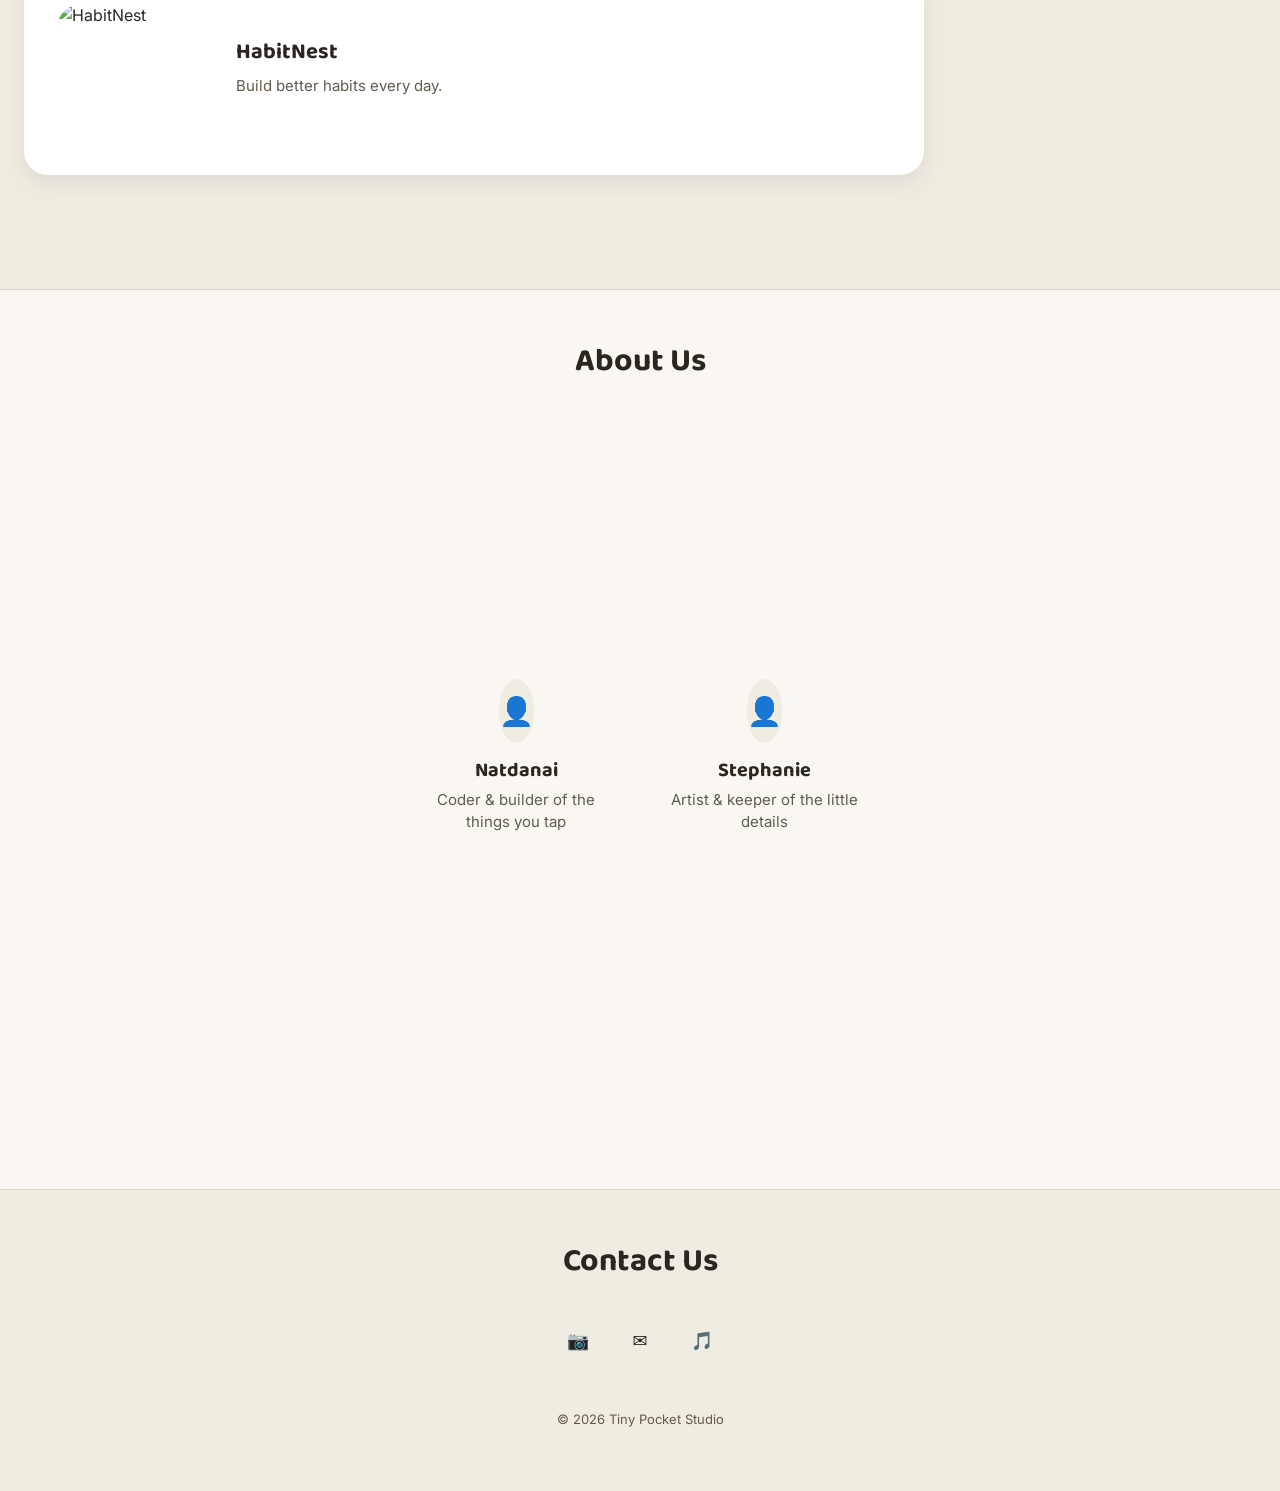
==== commit 90975646: "About us changes" ====
--- a/index.html
+++ b/index.html
@@ -63,7 +63,7 @@
         <div class="team-member">
           <div class="avatar-placeholder">👤</div>
           <div class="team-info">
-            <h3>N. P.</h3>
+            <h3>Natdanai</h3>
             <p>Coder &amp; builder of the things you tap</p>
           </div>
         </div>
@@ -71,7 +71,7 @@
         <div class="team-member">
           <div class="avatar-placeholder">👤</div>
           <div class="team-info">
-            <h3>S. N.</h3>
+            <h3>Stephanie</h3>
             <p>Artist &amp; keeper of the little details</p>
           </div>
         </div>
